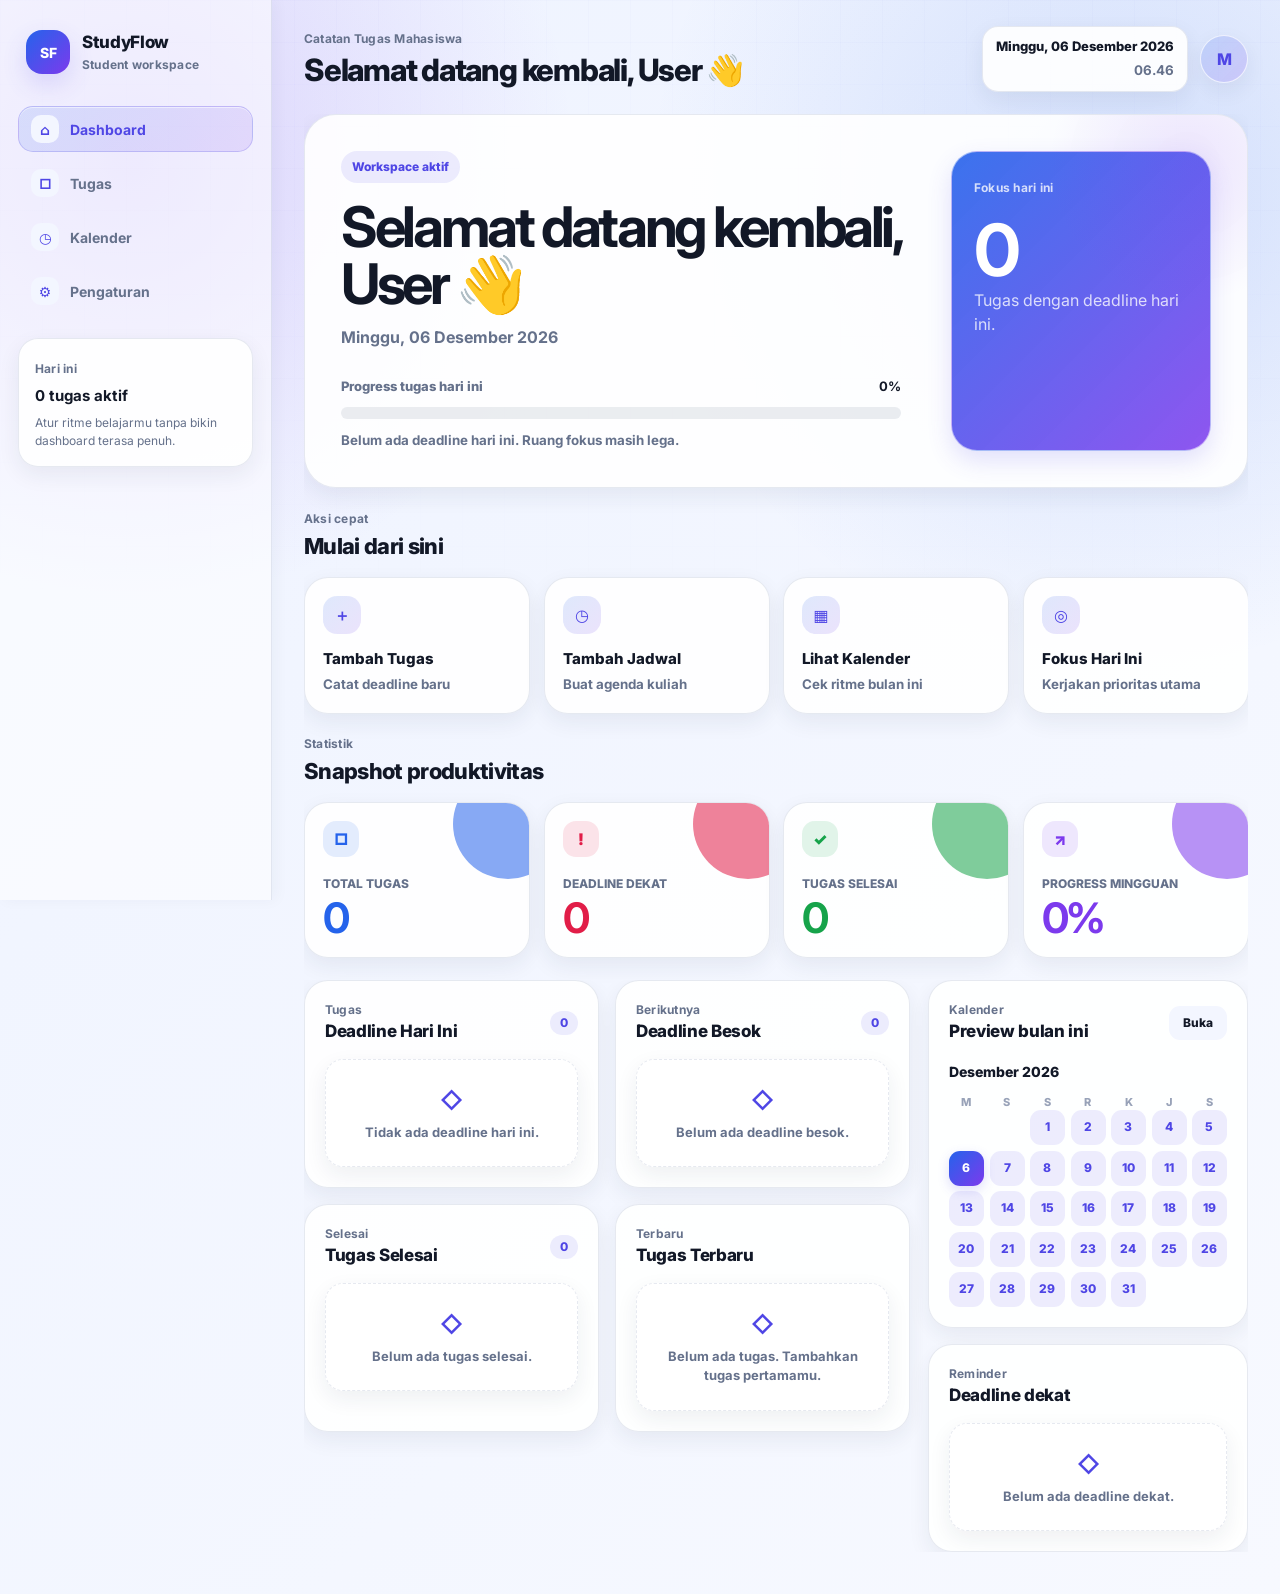
==== Index.html @ a1b857d1 "1" ====
<!DOCTYPE html>
<html lang="id">
<head>
  <meta charset="UTF-8">
  <meta name="viewport" content="width=device-width, initial-scale=1.0">
  <title>StudyFlow - Dashboard Mahasiswa</title>
  <link rel="preconnect" href="https://fonts.googleapis.com">
  <link rel="preconnect" href="https://fonts.gstatic.com" crossorigin>
  <link href="https://fonts.googleapis.com/css2?family=Inter:wght@400;500;600;700;800&display=swap" rel="stylesheet">
  <link rel="stylesheet" href="home.css">
  <link rel="icon" type="image/png" href="icon1.PNG">
</head>
<body>
  <div class="latar-ambient" aria-hidden="true"></div>
  <div class="wadah-aplikasi">
    <aside class="menu-samping">
      <div class="identitas-aplikasi">
        <span class="ikon-aplikasi">SF</span>
        <div>
          <h2>StudyFlow</h2>
          <p>Student workspace</p>
        </div>
      </div>

      <nav class="daftar-menu" aria-label="Menu utama">
        <button class="tombol-menu aktif" type="button" data-halaman="dashboard">
          <span class="ikon-menu">⌂</span>
          <span>Dashboard</span>
        </button>
        <button class="tombol-menu" type="button" data-halaman="tugas">
          <span class="ikon-menu">□</span>
          <span>Tugas</span>
        </button>
        <button class="tombol-menu" type="button" data-halaman="kalender">
          <span class="ikon-menu">◷</span>
          <span>Kalender</span>
        </button>
        <button class="tombol-menu" type="button" data-halaman="pengaturan">
          <span class="ikon-menu">⚙</span>
          <span>Pengaturan</span>
        </button>
      </nav>

      <div class="sidebar-insight">
        <span class="label-mini">Hari ini</span>
        <strong id="ringkasanSidebar">0 tugas aktif</strong>
        <p>Atur ritme belajarmu tanpa bikin dashboard terasa penuh.</p>
      </div>
    </aside>

    <main class="konten-utama">
      <header class="kepala-halaman">
        <div class="kepala-copy">
          <p class="teks-kecil">Catatan Tugas Mahasiswa</p>
          <h1 id="teksSapaan">Selamat datang kembali, User 👋</h1>
        </div>
        <div class="header-actions">
          <div class="tanggal-header">
            <span id="teksTanggalRealtime">Rabu, 20 Mei 2026</span>
            <small id="teksJamRealtime">00.00</small>
          </div>
          <div id="fotoProfilHeader" class="foto-profil-header" aria-label="Profil pengguna">
            <span id="inisialProfilHeader">R</span>
          </div>
        </div>
      </header>

      <section id="dashboard" class="halaman halaman-aktif">
        <section class="hero-dashboard">
          <div class="hero-copy">
            <span class="pill-status">Workspace aktif</span>
            <h2 id="teksSapaanHero">Selamat datang kembali, User 👋</h2>
            <p id="teksTanggalHero">Rabu, 20 Mei 2026</p>
            <div class="hero-progress">
              <div class="progress-meta">
                <span>Progress tugas hari ini</span>
                <strong id="persenProgressHariIni">0%</strong>
              </div>
              <div class="progress-track" aria-label="Progress produktivitas">
                <span id="barProgressHariIni" class="progress-fill"></span>
              </div>
              <small id="teksProgressHariIni">Belum ada tugas selesai hari ini.</small>
            </div>
          </div>

          <div class="hero-panel">
            <span class="label-mini">Fokus hari ini</span>
            <strong id="angkaFokusHariIni">0</strong>
            <p>Tugas dengan deadline hari ini.</p>
          </div>
        </section>

        <section class="section-dashboard">
          <div class="section-heading">
            <div>
              <p class="teks-kecil">Aksi cepat</p>
              <h2>Mulai dari sini</h2>
            </div>
          </div>
          <div class="grid-aksi-cepat">
            <button class="kartu-aksi" type="button" data-quick-action="tambah-tugas">
              <span class="ikon-aksi">＋</span>
              <strong>Tambah Tugas</strong>
              <small>Catat deadline baru</small>
            </button>
            <button class="kartu-aksi" type="button" data-quick-action="tambah-jadwal">
              <span class="ikon-aksi">◷</span>
              <strong>Tambah Jadwal</strong>
              <small>Buat agenda kuliah</small>
            </button>
            <button class="kartu-aksi" type="button" data-quick-action="lihat-kalender">
              <span class="ikon-aksi">▦</span>
              <strong>Lihat Kalender</strong>
              <small>Cek ritme bulan ini</small>
            </button>
            <button class="kartu-aksi" type="button" data-quick-action="fokus-hari-ini">
              <span class="ikon-aksi">◎</span>
              <strong>Fokus Hari Ini</strong>
              <small>Kerjakan prioritas utama</small>
            </button>
          </div>
        </section>

        <section class="section-dashboard">
          <div class="section-heading">
            <div>
              <p class="teks-kecil">Statistik</p>
              <h2>Snapshot produktivitas</h2>
            </div>
          </div>
          <div class="grid-statistik">
            <article class="kartu-statistik warna-biru">
              <span class="ikon-statistik">□</span>
              <p>Total tugas</p>
              <h3 id="angkaTotalTugas">0</h3>
            </article>
            <article class="kartu-statistik warna-merah">
              <span class="ikon-statistik">!</span>
              <p>Deadline dekat</p>
              <h3 id="angkaDeadlineDekat">0</h3>
            </article>
            <article class="kartu-statistik warna-hijau">
              <span class="ikon-statistik">✓</span>
              <p>Tugas selesai</p>
              <h3 id="angkaTugasSelesai">0</h3>
            </article>
            <article class="kartu-statistik warna-ungu">
              <span class="ikon-statistik">↗</span>
              <p>Progress mingguan</p>
              <h3 id="angkaTugasBelumSelesai">0</h3>
            </article>
          </div>
        </section>

        <section class="dashboard-grid-utama">
          <div class="kolom-dashboard">
            <section class="panel panel-tugas-dashboard">
              <div class="kepala-panel">
                <div>
                  <p class="teks-kecil">Tugas</p>
                  <h3>Deadline Hari Ini</h3>
                </div>
                <span class="badge-panel" id="jumlahTugasHariIni">0</span>
              </div>
              <div id="daftarTugasHariIni" class="daftar-ringkas"></div>
            </section>

            <section class="panel panel-tugas-dashboard">
              <div class="kepala-panel">
                <div>
                  <p class="teks-kecil">Berikutnya</p>
                  <h3>Deadline Besok</h3>
                </div>
                <span class="badge-panel" id="jumlahTugasBesok">0</span>
              </div>
              <div id="daftarTugasBesok" class="daftar-ringkas"></div>
            </section>

            <section class="panel panel-tugas-dashboard">
              <div class="kepala-panel">
                <div>
                  <p class="teks-kecil">Selesai</p>
                  <h3>Tugas Selesai</h3>
                </div>
                <span class="badge-panel" id="jumlahTugasSelesaiDashboard">0</span>
              </div>
              <div id="daftarTugasSelesaiDashboard" class="daftar-ringkas"></div>
            </section>

            <section class="panel panel-tugas-dashboard">
              <div class="kepala-panel">
                <div>
                  <p class="teks-kecil">Terbaru</p>
                  <h3>Tugas Terbaru</h3>
                </div>
              </div>
              <div id="daftarTugasTerbaru" class="daftar-ringkas"></div>
            </section>
          </div>

          <aside class="kolom-dashboard kolom-kanan">
            <section class="panel panel-kalender-preview">
              <div class="kepala-panel">
                <div>
                  <p class="teks-kecil">Kalender</p>
                  <h3>Preview bulan ini</h3>
                </div>
                <button class="tombol-kedua tombol-mini" type="button" data-quick-action="lihat-kalender">Buka</button>
              </div>
              <div class="mini-calendar">
                <div id="judulMiniKalender" class="judul-mini-kalender">Mei 2026</div>
                <div class="mini-calendar-days" aria-hidden="true">
                  <span>M</span><span>S</span><span>S</span><span>R</span><span>K</span><span>J</span><span>S</span>
                </div>
                <div id="isiMiniKalender" class="mini-calendar-grid"></div>
              </div>
            </section>

            <section class="panel">
              <div class="kepala-panel">
                <div>
                  <p class="teks-kecil">Reminder</p>
                  <h3>Deadline dekat</h3>
                </div>
              </div>
              <div id="daftarNotifikasiDeadline" class="daftar-ringkas"></div>
            </section>
          </aside>
        </section>
      </section>

      <section id="tugas" class="halaman">
        <div class="judul-bagian">
          <div>
            <p class="teks-kecil">Kelola</p>
            <h2>Daftar Tugas</h2>
          </div>
        </div>

        <form id="formTambahTugas" class="form-tugas" novalidate>
          <div class="grup-form">
            <label for="inputNamaTugas">Nama tugas</label>
            <input type="text" id="inputNamaTugas" placeholder="Contoh: Laporan praktikum" autocomplete="off">
            <small id="pesanErrorNamaTugas" class="pesan-error"></small>
          </div>

          <div class="grup-form">
            <label for="pilihanMataKuliah">Mata kuliah</label>
            <select id="pilihanMataKuliah">
              <option value="">Pilih mata kuliah</option>
            </select>
            <small id="pesanErrorMataKuliah" class="pesan-error"></small>
          </div>

          <div class="grup-form">
            <label for="inputDeadlineTugas">Deadline</label>
            <input type="date" id="inputDeadlineTugas">
            <small id="pesanErrorDeadlineTugas" class="pesan-error"></small>
          </div>

          <button class="tombol-utama" type="submit">Tambah Tugas</button>
        </form>

        <div class="alat-filter-tugas">
          <div class="search-wrapper">
            <span>⌕</span>
            <input type="search" id="inputPencarianTugas" placeholder="Cari tugas atau mata kuliah">
          </div>
          <select id="filterStatusTugas">
            <option value="semua">Semua tugas</option>
            <option value="belum">Belum selesai</option>
            <option value="selesai">Selesai</option>
          </select>
        </div>

        <div id="daftarTugas" class="daftar-tugas"></div>
      </section>

      <section id="kalender" class="halaman">
        <div class="judul-bagian">
          <div>
            <p class="teks-kecil">Agenda</p>
            <h2>Kalender Mahasiswa</h2>
          </div>
          <button id="tombolTambahJadwalCepat" class="tombol-utama" type="button">Tambah Jadwal</button>
        </div>

        <div class="layout-kalender">
          <section class="kartu-kalender">
            <div class="toolbar-kalender">
              <div>
                <p class="teks-kecil">Kalender Bulanan</p>
                <h3 id="teksBulanKalender">Mei 2026</h3>
              </div>
              <div class="aksi-kalender">
                <button id="tombolBulanSebelumnya" class="tombol-ikon" type="button" aria-label="Bulan sebelumnya">‹</button>
                <button id="tombolHariIni" class="tombol-kedua" type="button">Hari ini</button>
                <button id="tombolBulanBerikutnya" class="tombol-ikon" type="button" aria-label="Bulan berikutnya">›</button>
              </div>
            </div>

            <div class="filter-kalender">
              <label for="filterKategoriJadwal">Filter kategori</label>
              <select id="filterKategoriJadwal">
                <option value="semua">Semua kategori</option>
                <option value="kuliah">Kuliah</option>
                <option value="organisasi">Organisasi</option>
                <option value="ujian">Ujian</option>
                <option value="pribadi">Pribadi</option>
                <option value="deadline">Deadline tugas</option>
              </select>
            </div>

            <div class="kalender-scroll-wrapper">
              <div class="nama-hari-kalender" aria-hidden="true">
                <span>Min</span>
                <span>Sen</span>
                <span>Sel</span>
                <span>Rab</span>
                <span>Kam</span>
                <span>Jum</span>
                <span>Sab</span>
              </div>
              <div id="isiKalender" class="isi-kalender"></div>
            </div>
          </section>

          <aside class="sisi-agenda">
            <section class="panel">
              <h3>Agenda Hari Ini</h3>
              <div id="daftarAgendaHariIni" class="daftar-agenda"></div>
            </section>

            <section class="panel">
              <h3>Reminder Deadline</h3>
              <div id="daftarReminderDeadline" class="daftar-agenda"></div>
            </section>
          </aside>
        </div>
      </section>

      <section id="pengaturan" class="halaman">
        <div class="judul-bagian">
          <div>
            <p class="teks-kecil">Preferensi</p>
            <h2>Pengaturan</h2>
          </div>
        </div>

        <div class="grid-pengaturan">
          <section class="panel">
            <h3>Profil</h3>
            <div class="pengaturan-profil">
              <div id="previewFotoProfil" class="preview-foto-profil" aria-label="Preview foto profil">
                <span id="inisialPreviewProfil">R</span>
              </div>
              <div class="aksi-profil">
                <input type="file" id="inputFotoProfil" accept="image/png, image/jpeg, image/jpg" hidden>
                <button id="tombolUploadFoto" class="tombol-kedua" type="button">Upload Foto</button>
                <button id="tombolHapusFoto" class="tombol-kecil tombol-hapus" type="button">Hapus Foto</button>
              </div>
            </div>
            <small id="pesanErrorFotoProfil" class="pesan-error-foto"></small>
            <label for="inputNamaPengguna">Nama kamu</label>
            <input type="text" id="inputNamaPengguna" placeholder="Masukkan nama kamu" autocomplete="off">
            <button id="tombolSimpanNama" class="tombol-utama" type="button">Simpan Nama</button>
          </section>

          <section class="panel">
            <h3>Tampilan</h3>
            <label class="baris-switch" for="toggleModeGelap">
              <span>Aktifkan dark mode</span>
              <input type="checkbox" id="toggleModeGelap">
            </label>
          </section>

          <section class="panel">
            <h3>Notifikasi</h3>
            <label class="baris-switch" for="toggleNotifikasiDeadline">
              <span>Peringatan deadline dekat</span>
              <input type="checkbox" id="toggleNotifikasiDeadline">
            </label>
          </section>

          <section class="panel panel-mata-kuliah" id="panelMataKuliah">
            <h3>Mata Kuliah</h3>
            <p class="teks-kecil-panel">Tambahkan mata kuliah kamu. Daftar ini otomatis muncul di form tambah tugas.</p>

            <div class="form-tambah-mata-kuliah">
              <div class="grup-form">
                <label for="inputNamaMataKuliah">Nama mata kuliah</label>
                <input type="text" id="inputNamaMataKuliah" placeholder="Contoh: Pemrograman Mobile" autocomplete="off" maxlength="80">
                <small id="pesanErrorMataKuliahBaru" class="pesan-error"></small>
              </div>
              <button id="tombolTambahMataKuliah" class="tombol-utama" type="button">Tambah</button>
            </div>

            <div id="daftarMataKuliahPengaturan" class="daftar-mata-kuliah-pengaturan"></div>
          </section>

          <section class="panel panel-bahaya">
            <h3>Data</h3>
            <p>Hapus semua tugas yang tersimpan di browser ini.</p>
            <button id="tombolResetData" class="tombol-bahaya" type="button">Hapus Semua Tugas</button>
          </section>
        </div>
      </section>
    </main>
  </div>

  <div id="modalKonfirmasi" class="lapisan-modal" aria-hidden="true">
    <div class="modal-konfirmasi" role="dialog" aria-modal="true" aria-labelledby="judulModalKonfirmasi" aria-describedby="pesanModalKonfirmasi">
      <div class="ikon-modal" aria-hidden="true">!</div>
      <div class="isi-modal">
        <p class="teks-kecil">Konfirmasi</p>
        <h2 id="judulModalKonfirmasi">Hapus semua tugas?</h2>
        <p id="pesanModalKonfirmasi">Data tugas yang sudah dihapus tidak dapat dikembalikan.</p>
      </div>
      <div class="aksi-modal">
        <button id="tombolBatalKonfirmasi" class="tombol-modal tombol-modal-kedua" type="button">Batal</button>
        <button id="tombolSetujuKonfirmasi" class="tombol-modal tombol-modal-bahaya" type="button">Hapus</button>
      </div>
    </div>
  </div>

  <div id="modalJadwal" class="lapisan-modal" aria-hidden="true">
    <form id="formTambahJadwal" class="modal-jadwal" role="dialog" aria-modal="true" aria-labelledby="judulModalJadwal" novalidate>
      <div class="isi-modal">
        <p class="teks-kecil">Jadwal Baru</p>
        <h2 id="judulModalJadwal">Tambah Jadwal</h2>
        <p id="teksTanggalJadwalDipilih">Pilih tanggal pada kalender.</p>
      </div>

      <div class="grup-form">
        <label for="inputNamaJadwal">Nama kegiatan</label>
        <input type="text" id="inputNamaJadwal" placeholder="Contoh: Diskusi kelompok" autocomplete="off">
        <small id="pesanErrorNamaJadwal" class="pesan-error"></small>
      </div>

      <div class="baris-form">
        <div class="grup-form">
          <label for="inputTanggalJadwal">Tanggal</label>
          <input type="date" id="inputTanggalJadwal">
          <small id="pesanErrorTanggalJadwal" class="pesan-error"></small>
        </div>

        <div class="grup-form">
          <label for="inputJamJadwal">Jam</label>
          <input type="time" id="inputJamJadwal">
          <small id="pesanErrorJamJadwal" class="pesan-error"></small>
        </div>
      </div>

      <div class="grup-form">
        <label for="pilihanKategoriJadwal">Kategori</label>
        <select id="pilihanKategoriJadwal">
          <option value="kuliah">Kuliah</option>
          <option value="organisasi">Organisasi</option>
          <option value="ujian">Ujian</option>
          <option value="pribadi">Pribadi</option>
        </select>
      </div>

      <div class="aksi-modal">
        <button id="tombolBatalJadwal" class="tombol-modal tombol-modal-kedua" type="button">Batal</button>
        <button class="tombol-modal tombol-modal-utama" type="submit">Simpan Jadwal</button>
      </div>
    </form>
  </div>

  <div id="modalDetailTanggal" class="lapisan-modal" aria-hidden="true">
    <div class="modal-detail-jadwal" role="dialog" aria-modal="true" aria-labelledby="judulModalDetail">
      <div class="kepala-modal-detail">
        <div>
          <p class="teks-kecil">Jadwal di Tanggal</p>
          <h2 id="judulModalDetail">15 Mei 2026</h2>
        </div>
        <button id="tombolTutupDetailTanggal" class="tombol-tutup-modal" type="button">×</button>
      </div>

      <div id="daftarJadwalDetailTanggal" class="daftar-jadwal-detail"></div>
      <button id="tombolTambahJadwalDariDetail" class="tombol-tambah-di-modal" type="button">Tambah jadwal di tanggal ini</button>
    </div>
  </div>

  <button id="tombolTambahCepatMobile" class="tombol-tambah-cepat" type="button" aria-label="Tambah tugas cepat">+</button>
  <div id="wadahToast" class="wadah-toast" aria-live="polite" aria-atomic="true"></div>

  <nav class="bottom-navigation-mobile" aria-label="Navigasi mobile">
    <button class="tombol-nav-mobile aktif" type="button" data-halaman="dashboard">
      <span>⌂</span>
      <small>Dashboard</small>
    </button>
    <button class="tombol-nav-mobile" type="button" data-halaman="tugas">
      <span>□</span>
      <small>Tugas</small>
    </button>
    <button class="tombol-nav-mobile" type="button" data-halaman="kalender">
      <span>◷</span>
      <small>Kalender</small>
    </button>
    <button class="tombol-nav-mobile" type="button" data-halaman="pengaturan">
      <span>⚙</span>
      <small>Pengaturan</small>
    </button>
  </nav>

  <button id="tombolTambahMobile" class="tombol-tambah-mobile" type="button" aria-label="Tambah tugas">+</button>
  <script src="script.js"></script>
</body>
</html>
---- home.css ----
:root {
  --bg: #eef3ff;
  --bg-soft: #f7f9ff;
  --surface: rgba(255, 255, 255, 0.9);
  --surface-strong: #ffffff;
  --surface-muted: #f3f6ff;
  --text: #121827;
  --text-soft: #65718b;
  --text-faint: #98a2b8;
  --line: rgba(116, 132, 170, 0.18);
  --line-strong: rgba(116, 132, 170, 0.28);
  --primary: #4f46e5;
  --primary-2: #7c3aed;
  --blue: #2563eb;
  --green: #16a34a;
  --yellow: #d97706;
  --red: #e11d48;
  --purple: #7c3aed;
  --shadow-card: 0 8px 22px rgba(31, 41, 75, 0.07);
  --shadow-hover: 0 12px 28px rgba(59, 70, 130, 0.12);
  --shadow-glow: 0 10px 24px rgba(79, 70, 229, 0.16);
  --radius-xl: 28px;
  --radius-lg: 22px;
  --radius-md: 16px;
  --radius-sm: 12px;
  --sidebar: 272px;
  --font: "Inter", "Segoe UI", system-ui, sans-serif;
}

body.mode-gelap {
  --bg: #0b1020;
  --bg-soft: #11182b;
  --surface: #151d32;
  --surface-strong: #18213a;
  --surface-muted: #1e2945;
  --text: #edf2ff;
  --text-soft: #a9b4cc;
  --text-faint: #68748d;
  --line: rgba(187, 199, 232, 0.14);
  --line-strong: rgba(187, 199, 232, 0.22);
  --shadow-card: 0 8px 20px rgba(0, 0, 0, 0.22);
  --shadow-hover: 0 12px 28px rgba(0, 0, 0, 0.28);
}

* {
  box-sizing: border-box;
  margin: 0;
  padding: 0;
}

html {
  scroll-behavior: smooth;
}

body {
  min-height: 100vh;
  background:
    radial-gradient(circle at 10% 10%, rgba(124, 58, 237, 0.18), transparent 28rem),
    radial-gradient(circle at 88% 12%, rgba(37, 99, 235, 0.16), transparent 30rem),
    linear-gradient(135deg, var(--bg), var(--bg-soft));
  color: var(--text);
  font-family: var(--font);
  line-height: 1.5;
  overflow-x: hidden;
}

button,
input,
select {
  font: inherit;
}

button {
  cursor: pointer;
}

.latar-ambient {
  position: fixed;
  inset: 0;
  pointer-events: none;
  background-image:
    linear-gradient(rgba(79, 70, 229, 0.035) 1px, transparent 1px),
    linear-gradient(90deg, rgba(79, 70, 229, 0.035) 1px, transparent 1px);
  background-size: 42px 42px;
  mask-image: linear-gradient(to bottom, rgba(0, 0, 0, 0.9), transparent 78%);
}

.wadah-aplikasi {
  display: flex;
  min-height: 100vh;
  position: relative;
}

.menu-samping {
  position: sticky;
  top: 0;
  width: var(--sidebar);
  height: 100vh;
  padding: 22px 18px;
  border-right: 1px solid var(--line);
  background: rgba(255, 255, 255, 0.54);
  backdrop-filter: none;
  box-shadow: 4px 0 14px rgba(31, 41, 75, 0.04);
  overflow-y: auto;
}

body.mode-gelap .menu-samping {
  background: rgba(12, 18, 34, 0.72);
}

.identitas-aplikasi {
  display: flex;
  align-items: center;
  gap: 12px;
  padding: 8px 8px 24px;
}

.ikon-aplikasi,
.foto-profil-header,
.preview-foto-profil,
.ikon-aksi,
.ikon-statistik {
  display: grid;
  place-items: center;
  flex-shrink: 0;
}

.ikon-aplikasi {
  width: 44px;
  height: 44px;
  border-radius: 16px;
  background: linear-gradient(135deg, #2563eb, #7c3aed);
  color: #fff;
  font-size: 14px;
  font-weight: 800;
  box-shadow: var(--shadow-glow);
}

.identitas-aplikasi h2 {
  font-size: 17px;
  font-weight: 800;
  letter-spacing: -0.02em;
}

.identitas-aplikasi p,
.teks-kecil,
.label-mini {
  color: var(--text-soft);
  font-size: 12px;
  font-weight: 700;
  letter-spacing: 0.02em;
}

.daftar-menu {
  display: grid;
  gap: 8px;
  margin-top: 8px;
}

.tombol-menu {
  display: flex;
  align-items: center;
  gap: 11px;
  width: 100%;
  min-height: 46px;
  padding: 0 12px;
  border: 1px solid transparent;
  border-radius: 15px;
  background: transparent;
  color: var(--text-soft);
  text-align: left;
  font-size: 14px;
  font-weight: 700;
  transition: 0.16s ease;
}

.ikon-menu {
  display: grid;
  width: 28px;
  height: 28px;
  place-items: center;
  border-radius: 10px;
  background: var(--surface-muted);
  color: var(--primary);
}

.tombol-menu:hover {
  transform: translateX(4px);
  background: var(--surface);
  color: var(--text);
  border-color: var(--line);
}

.tombol-menu.aktif {
  background: linear-gradient(135deg, rgba(37, 99, 235, 0.13), rgba(124, 58, 237, 0.13));
  border-color: rgba(79, 70, 229, 0.22);
  color: var(--primary);
  box-shadow: inset 0 1px 0 rgba(255, 255, 255, 0.5);
}

.sidebar-insight {
  margin-top: 24px;
  padding: 16px;
  border: 1px solid var(--line);
  border-radius: 20px;
  background: var(--surface);
  box-shadow: var(--shadow-card);
}

.sidebar-insight strong {
  display: block;
  margin: 6px 0;
  font-size: 15px;
}

.sidebar-insight p {
  color: var(--text-soft);
  font-size: 12px;
}

.konten-utama {
  flex: 1;
  width: calc(100% - var(--sidebar));
  max-width: 1500px;
  padding: 26px 32px 42px;
}

.kepala-halaman {
  display: flex;
  align-items: center;
  justify-content: space-between;
  gap: 18px;
  margin-bottom: 22px;
}

.kepala-halaman h1 {
  margin-top: 4px;
  font-size: clamp(22px, 2.4vw, 32px);
  font-weight: 800;
  letter-spacing: -0.04em;
  line-height: 1.15;
}

.header-actions {
  display: flex;
  align-items: center;
  gap: 12px;
}

.tanggal-header {
  padding: 10px 13px;
  border: 1px solid var(--line);
  border-radius: 16px;
  background: var(--surface);
  box-shadow: var(--shadow-card);
  text-align: right;
}

.tanggal-header span {
  display: block;
  color: var(--text);
  font-size: 13px;
  font-weight: 800;
}

.tanggal-header small {
  color: var(--text-soft);
  font-weight: 700;
}

.foto-profil-header,
.preview-foto-profil {
  border-radius: 50%;
  background: linear-gradient(135deg, rgba(37, 99, 235, 0.16), rgba(124, 58, 237, 0.18));
  color: var(--primary);
  font-weight: 800;
  overflow: hidden;
  border: 1px solid rgba(255, 255, 255, 0.7);
}

.foto-profil-header {
  width: 48px;
  height: 48px;
  box-shadow: var(--shadow-card);
}

.preview-foto-profil {
  width: 86px;
  height: 86px;
  font-size: 28px;
}

.foto-profil-header img,
.preview-foto-profil img {
  width: 100%;
  height: 100%;
  object-fit: cover;
}

.halaman {
  display: none;
  animation: pageIn 0.16s ease;
}

.halaman-aktif {
  display: block;
}

@keyframes pageIn {
  from { opacity: 0; transform: translateY(12px); }
  to { opacity: 1; transform: translateY(0); }
}

.hero-dashboard,
.panel,
.kartu-statistik,
.kartu-aksi,
.form-tugas,
.kartu-kalender,
.item-tugas,
.item-kalender,
.kotak-kosong,
.item-agenda,
.modal-konfirmasi,
.modal-jadwal,
.modal-detail-jadwal {
  border: 1px solid var(--line);
  background: var(--surface);
  backdrop-filter: none;
  box-shadow: var(--shadow-card);
}

.hero-dashboard {
  position: relative;
  display: grid;
  grid-template-columns: minmax(0, 1fr) 260px;
  gap: 24px;
  overflow: hidden;
  padding: clamp(22px, 4vw, 36px);
  border-radius: 32px;
}

.hero-dashboard::after {
  content: "";
  position: absolute;
  right: -80px;
  top: -90px;
  width: 280px;
  height: 280px;
  border-radius: 999px;
  background: radial-gradient(circle, rgba(124, 58, 237, 0.24), transparent 70%);
  pointer-events: none;
}

.pill-status {
  display: inline-flex;
  width: fit-content;
  margin-bottom: 16px;
  padding: 7px 11px;
  border-radius: 999px;
  background: rgba(79, 70, 229, 0.1);
  color: var(--primary);
  font-size: 12px;
  font-weight: 800;
}

.hero-copy h2 {
  max-width: 740px;
  font-size: clamp(32px, 5vw, 56px);
  line-height: 1.02;
  letter-spacing: -0.06em;
}

.hero-copy > p {
  margin-top: 12px;
  color: var(--text-soft);
  font-weight: 700;
}

.hero-progress {
  max-width: 560px;
  margin-top: 28px;
}

.progress-meta {
  display: flex;
  justify-content: space-between;
  gap: 12px;
  color: var(--text-soft);
  font-size: 13px;
  font-weight: 800;
}

.progress-meta strong {
  color: var(--text);
}

.progress-track {
  width: 100%;
  height: 12px;
  margin: 10px 0 8px;
  overflow: hidden;
  border-radius: 999px;
  background: rgba(101, 113, 139, 0.13);
}

.progress-fill {
  display: block;
  width: 0%;
  height: 100%;
  border-radius: inherit;
  background: linear-gradient(90deg, #2563eb, #7c3aed);
  box-shadow: none;
  transition: transform 0.18s ease;
}

.hero-progress small {
  color: var(--text-soft);
  font-weight: 700;
}

.hero-panel {
  align-self: stretch;
  min-height: 210px;
  padding: 22px;
  border: 1px solid rgba(255, 255, 255, 0.52);
  border-radius: 26px;
  background:
    linear-gradient(135deg, rgba(37, 99, 235, 0.9), rgba(124, 58, 237, 0.86)),
    var(--surface);
  color: #fff;
  box-shadow: var(--shadow-glow);
}

.hero-panel .label-mini,
.hero-panel p {
  color: rgba(255, 255, 255, 0.78);
}

.hero-panel strong {
  display: block;
  margin: 18px 0 4px;
  font-size: 72px;
  line-height: 0.95;
  letter-spacing: -0.08em;
}

.section-dashboard,
.dashboard-grid-utama {
  margin-top: 22px;
}

.section-heading,
.judul-bagian,
.kepala-panel {
  display: flex;
  align-items: center;
  justify-content: space-between;
  gap: 14px;
}

.section-heading,
.judul-bagian {
  margin-bottom: 14px;
}

.section-heading h2,
.judul-bagian h2 {
  margin-top: 2px;
  font-size: 22px;
  font-weight: 800;
  letter-spacing: -0.03em;
}

.grid-aksi-cepat {
  display: grid;
  grid-template-columns: repeat(4, minmax(0, 1fr));
  gap: 14px;
}

.kartu-aksi {
  min-height: 132px;
  padding: 18px;
  border-radius: 24px;
  color: var(--text);
  text-align: left;
  transition: 0.16s ease;
}

.kartu-aksi:hover,
.kartu-statistik:hover,
.item-tugas:hover,
.item-kalender:hover,
.item-agenda:hover {
  transform: translateY(-4px);
  box-shadow: var(--shadow-hover);
}

.ikon-aksi {
  width: 38px;
  height: 38px;
  margin-bottom: 14px;
  border-radius: 14px;
  background: linear-gradient(135deg, rgba(37, 99, 235, 0.14), rgba(124, 58, 237, 0.14));
  color: var(--primary);
  font-weight: 900;
}

.kartu-aksi strong {
  display: block;
  font-size: 15px;
  font-weight: 800;
}

.kartu-aksi small {
  color: var(--text-soft);
  font-weight: 700;
}

.grid-statistik {
  display: grid;
  grid-template-columns: repeat(4, minmax(0, 1fr));
  gap: 14px;
}

.kartu-statistik {
  position: relative;
  min-height: 150px;
  overflow: hidden;
  padding: 18px;
  border-radius: 24px;
  transition: 0.16s ease;
}

.kartu-statistik::after {
  content: "";
  position: absolute;
  right: -34px;
  top: -34px;
  width: 110px;
  height: 110px;
  border-radius: 50%;
  background: currentColor;
  opacity: 0.08;
}

.ikon-statistik {
  width: 36px;
  height: 36px;
  margin-bottom: 18px;
  border-radius: 13px;
  background: color-mix(in srgb, currentColor 12%, transparent);
  font-weight: 900;
}

.kartu-statistik p {
  color: var(--text-soft);
  font-size: 12px;
  font-weight: 800;
  text-transform: uppercase;
}

.kartu-statistik h3 {
  margin-top: 4px;
  font-size: clamp(30px, 4vw, 42px);
  line-height: 1;
  letter-spacing: -0.06em;
}

.warna-biru { color: var(--blue); }
.warna-merah { color: var(--red); }
.warna-hijau { color: var(--green); }
.warna-ungu { color: var(--purple); }
.warna-kuning { color: var(--yellow); }

.dashboard-grid-utama {
  display: grid;
  grid-template-columns: minmax(0, 1.35fr) minmax(320px, 0.65fr);
  gap: 18px;
  align-items: start;
}

.kolom-dashboard {
  display: grid;
  gap: 16px;
}

.kolom-dashboard:first-child {
  grid-template-columns: repeat(2, minmax(0, 1fr));
}

.kolom-kanan {
  grid-template-columns: 1fr;
}

.panel {
  padding: 20px;
  border-radius: 24px;
}

.panel h3 {
  font-size: 17px;
  font-weight: 800;
  letter-spacing: -0.02em;
}

.panel p {
  color: var(--text-soft);
}

.badge-panel,
.label-status,
.tanggal-kalender {
  display: inline-flex;
  align-items: center;
  justify-content: center;
  min-height: 24px;
  padding: 3px 10px;
  border-radius: 999px;
  background: rgba(79, 70, 229, 0.1);
  color: var(--primary);
  font-size: 12px;
  font-weight: 800;
}

.daftar-ringkas,
.daftar-tugas,
.daftar-agenda,
.daftar-jadwal-detail,
.daftar-mata-kuliah-pengaturan {
  display: grid;
  gap: 10px;
}

.kepala-panel + .daftar-ringkas,
.panel > h3 + .daftar-agenda {
  margin-top: 14px;
}

.item-kalender {
  display: flex;
  align-items: center;
  gap: 12px;
  padding: 13px;
  border-radius: 16px;
  transition: 0.2s ease;
}

.item-kalender strong,
.item-agenda strong {
  display: block;
  overflow-wrap: anywhere;
  font-size: 14px;
}

.item-kalender p,
.item-agenda p {
  color: var(--text-soft);
  font-size: 12px;
  font-weight: 600;
}

.kotak-kosong {
  padding: 24px 16px;
  border-style: dashed;
  border-radius: 18px;
  color: var(--text-soft);
  text-align: center;
  font-size: 13px;
  font-weight: 700;
}

.kotak-kosong::before {
  content: "◇";
  display: block;
  margin-bottom: 6px;
  color: var(--primary);
  font-size: 22px;
}

.mini-calendar {
  margin-top: 16px;
}

.judul-mini-kalender {
  margin-bottom: 12px;
  font-size: 14px;
  font-weight: 800;
}

.mini-calendar-days,
.mini-calendar-grid {
  display: grid;
  grid-template-columns: repeat(7, minmax(0, 1fr));
  gap: 6px;
}

.mini-calendar-days span {
  color: var(--text-faint);
  font-size: 11px;
  font-weight: 800;
  text-align: center;
}

.mini-calendar-grid span {
  display: grid;
  aspect-ratio: 1;
  place-items: center;
  border-radius: 11px;
  color: var(--text-soft);
  font-size: 12px;
  font-weight: 800;
}

.mini-calendar-grid .mini-tanggal-aktif {
  background: rgba(79, 70, 229, 0.1);
  color: var(--primary);
}

.mini-calendar-grid .mini-hari-ini {
  background: linear-gradient(135deg, #2563eb, #7c3aed);
  color: #fff;
  box-shadow: 0 4px 12px rgba(79, 70, 229, 0.18);
}

.mini-calendar-grid .mini-ada-agenda {
  outline: 2px solid rgba(225, 29, 72, 0.22);
}

.form-tugas {
  display: grid;
  grid-template-columns: 1.2fr 1fr 0.8fr auto;
  gap: 12px;
  align-items: start;
  margin-bottom: 16px;
  padding: 18px;
  border-radius: 24px;
}

.grup-form {
  display: grid;
  gap: 7px;
}

label {
  color: var(--text);
  font-size: 13px;
  font-weight: 800;
}

input,
select {
  width: 100%;
  min-height: 46px;
  padding: 10px 13px;
  border: 1px solid var(--line-strong);
  border-radius: 14px;
  background: var(--surface-strong);
  color: var(--text);
  outline: none;
  transition: 0.2s ease;
}

input:focus,
select:focus {
  border-color: rgba(79, 70, 229, 0.55);
  box-shadow: 0 0 0 4px rgba(79, 70, 229, 0.11);
}

input::placeholder {
  color: var(--text-faint);
}

.input-error {
  border-color: var(--red) !important;
  box-shadow: 0 0 0 4px rgba(225, 29, 72, 0.12) !important;
  animation: goyangError 0.25s ease;
}

@keyframes goyangError {
  0%, 100% { transform: translateX(0); }
  30% { transform: translateX(-4px); }
  70% { transform: translateX(4px); }
}

.pesan-error,
.pesan-error-foto {
  min-height: 16px;
  color: var(--red);
  font-size: 12px;
  font-weight: 700;
}

.pesan-error:empty {
  opacity: 0;
}

.tombol-utama,
.tombol-bahaya,
.tombol-kecil,
.tombol-kedua,
.tombol-ikon,
.tombol-modal {
  min-height: 44px;
  border: 0;
  border-radius: 14px;
  font-weight: 800;
  transition: 0.2s ease;
}

.tombol-utama {
  align-self: end;
  padding: 0 18px;
  background: linear-gradient(135deg, #2563eb, #7c3aed);
  color: #fff;
  box-shadow: var(--shadow-glow);
}

.tombol-utama:hover,
.tombol-modal-utama:hover {
  transform: translateY(-2px);
  box-shadow: 0 8px 18px rgba(79, 70, 229, 0.18);
}

.tombol-kedua,
.tombol-ikon,
.tombol-modal-kedua,
.tombol-tutup-modal {
  background: var(--surface-muted);
  color: var(--text);
}

.tombol-kedua {
  padding: 0 14px;
}

.tombol-mini {
  min-height: 34px;
  border-radius: 11px;
  font-size: 12px;
}

.tombol-ikon {
  width: 44px;
  font-size: 24px;
  line-height: 1;
}

.tombol-bahaya,
.tombol-modal-bahaya {
  padding: 0 16px;
  background: var(--red);
  color: #fff;
}

.tombol-kecil {
  min-height: 34px;
  padding: 0 12px;
  background: var(--surface-muted);
  color: var(--primary);
  font-size: 12px;
}

.tombol-hapus,
.tombol-hapus-jadwal,
.tombol-hapus-mata-kuliah {
  background: rgba(225, 29, 72, 0.1);
  color: var(--red);
}

.alat-filter-tugas {
  display: grid;
  grid-template-columns: minmax(0, 1fr) 210px;
  gap: 12px;
  margin-bottom: 14px;
}

.search-wrapper {
  position: relative;
}

.search-wrapper span {
  position: absolute;
  left: 14px;
  top: 50%;
  z-index: 1;
  color: var(--text-faint);
  transform: translateY(-50%);
}

.search-wrapper input {
  padding-left: 42px;
}

.item-tugas {
  display: flex;
  align-items: center;
  justify-content: space-between;
  gap: 14px;
  padding: 16px;
  border-radius: 20px;
  transition: 0.2s ease;
}

.bagian-utama-tugas {
  display: flex;
  align-items: flex-start;
  gap: 12px;
  min-width: 0;
}

.checkbox-tugas {
  appearance: none;
  width: 22px;
  min-width: 22px;
  height: 22px;
  min-height: 22px;
  margin-top: 2px;
  border: 2px solid rgba(79, 70, 229, 0.35);
  border-radius: 8px;
  background: var(--surface-strong);
  cursor: pointer;
}

.checkbox-tugas:checked {
  border-color: transparent;
  background: linear-gradient(135deg, #2563eb, #7c3aed);
}

.checkbox-tugas:checked::after {
  content: "✓";
  display: grid;
  place-items: center;
  height: 100%;
  color: #fff;
  font-size: 14px;
  font-weight: 900;
}

.judul-tugas {
  font-size: 15px;
  font-weight: 800;
  overflow-wrap: anywhere;
}

.info-tugas {
  display: flex;
  flex-wrap: wrap;
  gap: 8px;
  margin-top: 7px;
  color: var(--text-soft);
  font-size: 12px;
  font-weight: 700;
}

.aksi-tugas {
  display: flex;
  gap: 8px;
  flex-shrink: 0;
}

.tugas-selesai {
  opacity: 0.72;
}

.tugas-selesai .judul-tugas {
  color: var(--text-soft);
  text-decoration: line-through;
}

.label-peringatan {
  background: rgba(217, 119, 6, 0.12);
  color: var(--yellow);
}

.label-sukses {
  background: rgba(22, 163, 74, 0.12);
  color: var(--green);
}

.layout-kalender {
  display: grid;
  grid-template-columns: minmax(0, 1fr) 320px;
  gap: 18px;
  align-items: start;
}

.kartu-kalender {
  overflow: hidden;
  border-radius: 26px;
}

.toolbar-kalender,
.filter-kalender {
  display: flex;
  align-items: center;
  justify-content: space-between;
  gap: 14px;
  padding: 18px;
  border-bottom: 1px solid var(--line);
}

.toolbar-kalender h3 {
  margin-top: 2px;
  font-size: 21px;
  font-weight: 800;
  letter-spacing: -0.03em;
}

.aksi-kalender {
  display: flex;
  align-items: center;
  gap: 8px;
}

.filter-kalender select {
  max-width: 220px;
}

.nama-hari-kalender,
.isi-kalender {
  display: grid;
  grid-template-columns: repeat(7, minmax(0, 1fr));
}

.nama-hari-kalender {
  background: rgba(79, 70, 229, 0.06);
  border-bottom: 1px solid var(--line);
}

.nama-hari-kalender span {
  padding: 11px 6px;
  color: var(--text-soft);
  font-size: 11px;
  font-weight: 900;
  text-align: center;
  text-transform: uppercase;
}

.kotak-tanggal {
  position: relative;
  min-height: 104px;
  padding: 8px;
  border: 0;
  border-right: 1px solid var(--line);
  border-bottom: 1px solid var(--line);
  background: rgba(255, 255, 255, 0.36);
  color: var(--text);
  text-align: left;
  transition: 0.2s ease;
}

body.mode-gelap .kotak-tanggal {
  background: rgba(21, 29, 50, 0.44);
}

.kotak-tanggal:nth-child(7n) {
  border-right: 0;
}

.kotak-tanggal:hover {
  background: rgba(79, 70, 229, 0.08);
}

.tanggal-luar-bulan {
  color: var(--text-faint);
  background: rgba(148, 163, 184, 0.08);
}

.kepala-tanggal {
  display: flex;
  align-items: center;
  justify-content: space-between;
  margin-bottom: 6px;
}

.angka-tanggal {
  display: grid;
  width: 28px;
  height: 28px;
  place-items: center;
  border-radius: 50%;
  font-size: 12px;
  font-weight: 900;
}

.tanggal-hari-ini .angka-tanggal {
  background: linear-gradient(135deg, #2563eb, #7c3aed);
  color: #fff;
  box-shadow: var(--shadow-glow);
}

.titik-jadwal {
  width: 7px;
  height: 7px;
  border-radius: 50%;
  background: var(--primary);
}

.daftar-jadwal-di-tanggal {
  display: grid;
  gap: 4px;
}

.kategori-kuliah { --warna-jadwal: #2563eb; }
.kategori-organisasi { --warna-jadwal: #16a34a; }
.kategori-ujian { --warna-jadwal: #d97706; }
.kategori-pribadi { --warna-jadwal: #7c3aed; }
.kategori-deadline { --warna-jadwal: #e11d48; }

.label-jadwal {
  display: block;
  width: 100%;
  padding: 4px 6px;
  border-left: 3px solid var(--warna-jadwal);
  border-radius: 7px;
  background: color-mix(in srgb, var(--warna-jadwal) 12%, transparent);
  color: var(--text);
  font-size: 11px;
  font-weight: 800;
  line-height: 1.25;
  overflow: hidden;
  text-overflow: ellipsis;
  white-space: nowrap;
}

.jumlah-jadwal-lain {
  color: var(--text-soft);
  font-size: 11px;
  font-weight: 800;
}

.sisi-agenda {
  display: grid;
  gap: 14px;
}

.item-agenda {
  display: flex;
  align-items: flex-start;
  justify-content: space-between;
  gap: 10px;
  padding: 13px;
  border-left: 4px solid var(--warna-jadwal);
  border-radius: 16px;
  transition: 0.2s ease;
}

.isi-item-agenda {
  min-width: 0;
}

.tombol-hapus-jadwal {
  display: grid;
  width: 30px;
  height: 30px;
  min-height: 30px;
  place-items: center;
  border: 0;
  border-radius: 10px;
  font-weight: 900;
}

.grid-pengaturan {
  display: grid;
  grid-template-columns: repeat(2, minmax(0, 1fr));
  gap: 16px;
}

.pengaturan-profil {
  display: flex;
  align-items: center;
  gap: 16px;
  margin: 14px 0;
}

.aksi-profil {
  display: flex;
  flex-wrap: wrap;
  gap: 8px;
}

.baris-switch {
  display: flex;
  align-items: center;
  justify-content: space-between;
  gap: 14px;
  padding: 12px 0;
}

.baris-switch input {
  width: 22px;
  min-height: 22px;
  accent-color: var(--primary);
}

.teks-kecil-panel {
  margin: 7px 0 16px;
  color: var(--text-soft);
  font-size: 13px;
}

.form-tambah-mata-kuliah {
  display: grid;
  grid-template-columns: minmax(0, 1fr) auto;
  gap: 10px;
  align-items: start;
  margin-bottom: 16px;
}

.item-mata-kuliah {
  display: flex;
  align-items: center;
  justify-content: space-between;
  gap: 12px;
  padding: 12px 14px;
  border: 1px solid var(--line);
  border-radius: 15px;
  background: var(--surface-muted);
  animation: pageIn 0.16s ease;
}

.nama-mata-kuliah-item {
  min-width: 0;
  color: var(--text);
  font-size: 14px;
  font-weight: 800;
  overflow-wrap: anywhere;
}

.tombol-hapus-mata-kuliah {
  min-height: 32px;
  padding: 0 12px;
  border: 0;
  border-radius: 10px;
  font-size: 12px;
  font-weight: 800;
}

.item-mata-kuliah.sedang-dihapus {
  opacity: 0;
  transform: translateX(12px);
  transition: 0.2s ease;
}

.kotak-kosong-mata-kuliah {
  padding: 22px;
  border: 1px dashed var(--line-strong);
  border-radius: 16px;
  color: var(--text-soft);
  text-align: center;
  font-size: 13px;
  font-weight: 700;
}

.ikon-kosong-mata-kuliah {
  display: block;
  margin-bottom: 6px;
  color: var(--primary);
  font-size: 24px;
}

.panel-bahaya {
  border-color: rgba(225, 29, 72, 0.22);
}

.panel-bahaya .tombol-bahaya {
  margin-top: 14px;
}

.lapisan-modal {
  position: fixed;
  inset: 0;
  z-index: 50;
  display: grid;
  place-items: center;
  padding: 20px;
  background: rgba(10, 15, 30, 0.52);
  backdrop-filter: blur(6px);
  opacity: 0;
  pointer-events: none;
  transition: opacity 0.16s ease;
}

.lapisan-modal.tampil {
  opacity: 1;
  pointer-events: auto;
}

.modal-konfirmasi,
.modal-jadwal,
.modal-detail-jadwal {
  width: min(520px, 100%);
  padding: 24px;
  border-radius: 26px;
  transform: translateY(14px) scale(0.96);
  transition: 0.16s ease;
}

.modal-konfirmasi {
  width: min(430px, 100%);
}

.modal-detail-jadwal {
  width: min(500px, 100%);
  max-height: 85vh;
  overflow-y: auto;
}

.lapisan-modal.tampil .modal-konfirmasi,
.lapisan-modal.tampil .modal-jadwal,
.lapisan-modal.tampil .modal-detail-jadwal {
  transform: translateY(0) scale(1);
}

.ikon-modal {
  display: grid;
  width: 52px;
  height: 52px;
  margin-bottom: 16px;
  place-items: center;
  border-radius: 17px;
  background: rgba(217, 119, 6, 0.13);
  color: var(--yellow);
  font-size: 28px;
  font-weight: 900;
}

.isi-modal h2 {
  margin: 4px 0 8px;
  font-size: 24px;
  font-weight: 800;
  letter-spacing: -0.04em;
}

.isi-modal p:last-child {
  color: var(--text-soft);
}

.modal-jadwal .grup-form {
  margin-top: 14px;
}

.baris-form {
  display: grid;
  grid-template-columns: repeat(2, minmax(0, 1fr));
  gap: 12px;
}

.aksi-modal {
  display: flex;
  justify-content: flex-end;
  gap: 10px;
  margin-top: 20px;
}

.tombol-modal {
  padding: 0 18px;
}

.tombol-modal-utama {
  background: linear-gradient(135deg, #2563eb, #7c3aed);
  color: #fff;
}

.kepala-modal-detail {
  display: flex;
  justify-content: space-between;
  align-items: flex-start;
  gap: 12px;
  margin-bottom: 16px;
}

.kepala-modal-detail h2 {
  font-size: 21px;
  font-weight: 800;
  letter-spacing: -0.03em;
}

.tombol-tutup-modal {
  display: grid;
  width: 36px;
  height: 36px;
  min-height: 36px;
  place-items: center;
  border: 0;
  border-radius: 12px;
  font-size: 20px;
}

.tombol-tambah-di-modal {
  width: 100%;
  min-height: 44px;
  margin-top: 14px;
  border: 1px dashed var(--line-strong);
  border-radius: 16px;
  background: transparent;
  color: var(--primary);
  font-weight: 800;
}

.wadah-toast {
  position: fixed;
  right: 20px;
  bottom: 92px;
  z-index: 60;
  display: grid;
  gap: 8px;
  width: min(340px, calc(100% - 40px));
  pointer-events: none;
}

.toast {
  padding: 13px 15px;
  border: 1px solid var(--line);
  border-radius: 17px;
  background: var(--surface-strong);
  backdrop-filter: none;
  color: var(--text);
  box-shadow: var(--shadow-hover);
  font-size: 14px;
  font-weight: 800;
  animation: toastMasuk 0.16s ease;
  transition: 0.16s ease;
}

.toast-keluar {
  opacity: 0;
  transform: translateY(8px) scale(0.97);
}

@keyframes toastMasuk {
  from { opacity: 0; transform: translateY(10px) scale(0.97); }
  to { opacity: 1; transform: translateY(0) scale(1); }
}

.bottom-navigation-mobile {
  position: fixed;
  left: 50%;
  bottom: 12px;
  z-index: 45;
  display: none;
  align-items: center;
  justify-content: space-around;
  width: calc(100% - 24px);
  max-width: 500px;
  padding: 8px;
  border: 1px solid var(--line);
  border-radius: 22px;
  background: var(--surface-strong);
  backdrop-filter: none;
  box-shadow: var(--shadow-hover);
  transform: translateX(-50%);
}

.tombol-nav-mobile {
  display: grid;
  gap: 2px;
  place-items: center;
  min-width: 62px;
  padding: 8px 9px;
  border: 0;
  border-radius: 16px;
  background: transparent;
  color: var(--text-soft);
  transition: 0.2s ease;
}

.tombol-nav-mobile span {
  font-size: 20px;
  line-height: 1;
}

.tombol-nav-mobile small {
  font-size: 10px;
  font-weight: 800;
}

.tombol-nav-mobile.aktif {
  background: rgba(79, 70, 229, 0.1);
  color: var(--primary);
}

.tombol-tambah-cepat,
.tombol-tambah-mobile {
  position: fixed;
  right: 18px;
  bottom: 86px;
  z-index: 46;
  display: none;
  width: 56px;
  height: 56px;
  border: 0;
  border-radius: 20px;
  background: linear-gradient(135deg, #2563eb, #7c3aed);
  color: #fff;
  box-shadow: var(--shadow-glow);
  font-size: 30px;
  font-weight: 800;
}

#tombolTambahCepatMobile {
  display: none !important;
}

@media (max-width: 1180px) {
  .grid-aksi-cepat,
  .grid-statistik {
    grid-template-columns: repeat(2, minmax(0, 1fr));
  }

  .dashboard-grid-utama,
  .layout-kalender {
    grid-template-columns: 1fr;
  }
}

@media (max-width: 980px) {
  .form-tugas {
    grid-template-columns: repeat(2, minmax(0, 1fr));
  }

  .kolom-dashboard:first-child,
  .grid-pengaturan {
    grid-template-columns: 1fr;
  }
}

@media (max-width: 768px) {
  .menu-samping {
    display: none;
  }

  .konten-utama {
    width: 100%;
    padding: 16px 14px 112px;
  }

  .kepala-halaman {
    align-items: flex-start;
  }

  .tanggal-header {
    display: none;
  }

  .foto-profil-header {
    width: 44px;
    height: 44px;
  }

  .hero-dashboard {
    grid-template-columns: 1fr;
    gap: 16px;
    padding: 22px;
    border-radius: 26px;
  }

  .hero-copy h2 {
    font-size: 34px;
  }

  .hero-panel {
    min-height: auto;
  }

  .hero-panel strong {
    font-size: 52px;
  }

  .grid-statistik {
    display: flex;
    gap: 12px;
    overflow-x: auto;
    padding-bottom: 6px;
    scroll-snap-type: x mandatory;
  }

  .kartu-statistik {
    min-width: 190px;
    scroll-snap-align: start;
  }

  .grid-aksi-cepat {
    grid-template-columns: repeat(2, minmax(0, 1fr));
  }

  .kartu-aksi {
    min-height: 118px;
    padding: 15px;
  }

  .form-tugas,
  .alat-filter-tugas,
  .baris-form,
  .form-tambah-mata-kuliah {
    grid-template-columns: 1fr;
  }

  .judul-bagian,
  .filter-kalender,
  .toolbar-kalender {
    align-items: flex-start;
    flex-direction: column;
  }

  .aksi-kalender {
    display: grid;
    grid-template-columns: 44px 1fr 44px;
    width: 100%;
  }

  .filter-kalender select {
    max-width: 100%;
  }

  .kalender-scroll-wrapper {
    overflow-x: auto;
    -webkit-overflow-scrolling: touch;
  }

  .nama-hari-kalender,
  .isi-kalender {
    min-width: 560px;
  }

  .kotak-tanggal {
    min-height: 82px;
  }

  .item-tugas {
    align-items: flex-start;
    flex-direction: column;
  }

  .aksi-tugas {
    width: 100%;
    justify-content: flex-end;
  }

  .pengaturan-profil {
    align-items: flex-start;
    flex-direction: column;
  }

  .bottom-navigation-mobile {
    display: flex;
  }

  .tombol-tambah-mobile {
    display: grid;
    place-items: center;
  }

  .aksi-modal {
    flex-direction: column-reverse;
  }

  .tombol-modal,
  .tombol-utama,
  .tombol-kedua,
  .tombol-bahaya {
    width: 100%;
  }
}

@media (max-width: 480px) {
  .konten-utama {
    padding: 12px 12px 110px;
  }

  .kepala-halaman h1 {
    font-size: 22px;
  }

  .hero-copy h2 {
    font-size: 30px;
  }

  .grid-aksi-cepat {
    grid-template-columns: 1fr;
  }

  .panel,
  .form-tugas {
    padding: 16px;
    border-radius: 20px;
  }

  .nama-hari-kalender,
  .isi-kalender {
    min-width: 500px;
  }

  .modal-konfirmasi,
  .modal-jadwal,
  .modal-detail-jadwal {
    padding: 18px;
  }
}

/* ================================
   PERFORMANCE PASS
   Ringankan repaint, blur, shadow, dan animasi untuk HP 60Hz.
================================ */
.menu-samping,
.hero-dashboard,
.panel,
.kartu-statistik,
.kartu-aksi,
.form-tugas,
.kartu-kalender,
.item-tugas,
.item-kalender,
.kotak-kosong,
.item-agenda,
.modal-konfirmasi,
.modal-jadwal,
.modal-detail-jadwal,
.toast,
.bottom-navigation-mobile {
  backdrop-filter: none;
}

.halaman,
.panel,
.kartu-statistik,
.kartu-aksi,
.form-tugas,
.kartu-kalender,
.daftar-tugas,
.isi-kalender,
.dashboard-grid-utama {
  contain: layout paint;
}

.tombol-menu,
.kartu-aksi,
.kartu-statistik,
.item-tugas,
.item-kalender,
.item-agenda,
.tombol-utama,
.tombol-kedua,
.tombol-ikon,
.tombol-modal,
input,
select,
.toast,
.lapisan-modal,
.modal-konfirmasi,
.modal-jadwal,
.modal-detail-jadwal,
.tombol-nav-mobile {
  transition-duration: 0.16s;
  transition-property: transform, opacity, background-color, border-color, color, box-shadow;
}

.progress-fill {
  width: 100%;
  transform: scaleX(0);
  transform-origin: left center;
  transition: transform 0.18s ease;
  will-change: transform;
}

.hero-dashboard::after,
.kartu-statistik::after,
.latar-ambient {
  opacity: 0.55;
}

.kotak-tanggal,
.mini-calendar-grid span,
.label-jadwal {
  contain: layout paint;
}

.lapisan-modal {
  backdrop-filter: blur(6px);
}

@media (hover: none), (pointer: coarse) {
  .tombol-menu:hover,
  .kartu-aksi:hover,
  .kartu-statistik:hover,
  .item-tugas:hover,
  .item-kalender:hover,
  .item-agenda:hover,
  .tombol-utama:hover,
  .tombol-modal-utama:hover,
  .kotak-tanggal:hover {
    transform: none;
    box-shadow: var(--shadow-card);
  }
}

@media (max-width: 768px) {
  body {
    background: linear-gradient(180deg, var(--bg), var(--bg-soft));
  }

  .latar-ambient,
  .hero-dashboard::after,
  .kartu-statistik::after {
    display: none;
  }

  .hero-dashboard,
  .panel,
  .kartu-statistik,
  .kartu-aksi,
  .form-tugas,
  .kartu-kalender,
  .item-tugas,
  .item-kalender,
  .item-agenda,
  .bottom-navigation-mobile,
  .tombol-tambah-mobile {
    box-shadow: 0 4px 14px rgba(31, 41, 75, 0.06);
  }

  body.mode-gelap .hero-dashboard,
  body.mode-gelap .panel,
  body.mode-gelap .kartu-statistik,
  body.mode-gelap .kartu-aksi,
  body.mode-gelap .form-tugas,
  body.mode-gelap .kartu-kalender,
  body.mode-gelap .item-tugas,
  body.mode-gelap .item-kalender,
  body.mode-gelap .item-agenda,
  body.mode-gelap .bottom-navigation-mobile {
    box-shadow: 0 4px 14px rgba(0, 0, 0, 0.18);
  }

  .halaman {
    animation: none;
  }

  .grid-statistik {
    scroll-snap-type: none;
  }

  .kotak-tanggal {
    transition: none;
  }
}

@media (prefers-reduced-motion: reduce) {
  *,
  *::before,
  *::after {
    animation-duration: 0.001ms !important;
    animation-iteration-count: 1 !important;
    scroll-behavior: auto !important;
    transition-duration: 0.001ms !important;
  }
}

/* Checkbox tugas: presisi center, ringan, dan aman untuk mobile */
.checkbox-tugas {
  appearance: none;
  display: inline-flex;
  align-items: center;
  justify-content: center;
  width: 21px;
  min-width: 21px;
  aspect-ratio: 1 / 1;
  min-height: 21px;
  margin-top: 1px;
  padding: 0;
  border: 1.8px solid rgba(79, 70, 229, 0.38);
  border-radius: 7px;
  background-color: var(--surface-strong);
  background-position: center;
  background-repeat: no-repeat;
  background-size: 13px 13px;
  box-shadow: 0 2px 5px rgba(31, 41, 75, 0.06);
  cursor: pointer;
  line-height: 1;
  transform: translateZ(0);
  transition: background-color 0.16s ease, border-color 0.16s ease, box-shadow 0.16s ease, transform 0.16s ease;
  vertical-align: middle;
}

.checkbox-tugas::after {
  content: none;
}

.checkbox-tugas:checked {
  border-color: transparent;
  background-color: #4f46e5;
  background-image:
    url("data:image/svg+xml,%3Csvg width='14' height='14' viewBox='0 0 14 14' fill='none' xmlns='http://www.w3.org/2000/svg'%3E%3Cpath d='M3.15 7.15L5.75 9.75L10.95 4.25' stroke='white' stroke-width='2.1' stroke-linecap='round' stroke-linejoin='round'/%3E%3C/svg%3E"),
    linear-gradient(135deg, #2563eb, #7c3aed);
  box-shadow: 0 4px 10px rgba(79, 70, 229, 0.18);
  transform: scale(1.04) translateZ(0);
}

.checkbox-tugas:active {
  transform: scale(0.94) translateZ(0);
}

.checkbox-tugas:focus-visible {
  outline: 3px solid rgba(79, 70, 229, 0.18);
  outline-offset: 2px;
}

@media (max-width: 768px) {
  .checkbox-tugas {
    width: 22px;
    min-width: 22px;
    min-height: 22px;
    background-size: 13px 13px;
    box-shadow: none;
  }
}

/* ================================
   FINAL TASK CARD REDESIGN
   Layout task modern, presisi, dan ringan.
================================ */
.daftar-tugas {
  gap: 12px;
}

.item-tugas {
  display: flex;
  align-items: center;
  justify-content: space-between;
  gap: 18px;
  min-height: 78px;
  padding: 17px 18px;
  border: 1px solid rgba(116, 132, 170, 0.2);
  border-radius: 18px;
  background: var(--surface-strong);
  box-shadow: 0 6px 18px rgba(31, 41, 75, 0.055);
  transition: transform 0.16s ease, border-color 0.16s ease, box-shadow 0.16s ease, background-color 0.16s ease;
}

.item-tugas:hover {
  border-color: rgba(79, 70, 229, 0.22);
  box-shadow: 0 10px 24px rgba(31, 41, 75, 0.09);
  transform: translateY(-1px);
}

.bagian-utama-tugas {
  display: flex;
  align-items: center;
  gap: 14px;
  min-width: 0;
  flex: 1 1 auto;
}

.konten-tugas {
  display: grid;
  gap: 7px;
  min-width: 0;
}

.judul-tugas {
  margin: 0;
  color: var(--text);
  font-size: 15px;
  font-weight: 800;
  line-height: 1.32;
  letter-spacing: 0;
  overflow-wrap: anywhere;
}

.info-tugas {
  display: flex;
  align-items: center;
  flex-wrap: wrap;
  gap: 7px;
  margin: 0;
  color: var(--text-soft);
  font-size: 12px;
  font-weight: 700;
  line-height: 1.25;
}

.meta-tugas {
  display: inline-flex;
  align-items: center;
  min-width: 0;
  max-width: 100%;
}

.pemisah-meta {
  width: 4px;
  height: 4px;
  border-radius: 999px;
  background: rgba(101, 113, 139, 0.42);
  flex: 0 0 auto;
}

.aksi-tugas {
  display: flex;
  align-items: center;
  justify-content: flex-end;
  gap: 10px;
  flex: 0 0 auto;
  margin-left: auto;
}

.item-tugas .label-status {
  min-height: 28px;
  padding: 5px 11px;
  border-radius: 999px;
  font-size: 12px;
  font-weight: 800;
  line-height: 1;
  white-space: nowrap;
}

.item-tugas .label-sukses {
  background: rgba(22, 163, 74, 0.11);
  color: #15803d;
}

.item-tugas .label-peringatan {
  background: rgba(217, 119, 6, 0.11);
  color: #b45309;
}

.item-tugas .tombol-hapus {
  min-height: 34px;
  padding: 0 12px;
  border-radius: 11px;
  line-height: 1;
}

.checkbox-tugas {
  width: 22px;
  min-width: 22px;
  height: auto;
  min-height: 22px;
  margin: 0;
  border-width: 1.7px;
  border-radius: 7px;
  background-size: 14px 14px;
  flex: 0 0 22px;
  align-self: center;
}

.checkbox-tugas:checked {
  background-size: 14px 14px, 100% 100%;
  transform: scale(1.03) translateZ(0);
}

.tugas-selesai {
  opacity: 1;
  background: color-mix(in srgb, var(--surface-strong) 86%, rgba(22, 163, 74, 0.08));
}

.tugas-selesai .judul-tugas {
  color: var(--text-soft);
  text-decoration: line-through;
  text-decoration-thickness: 1.5px;
  text-underline-offset: 3px;
}

body.mode-gelap .item-tugas {
  background: var(--surface-strong);
  box-shadow: 0 6px 18px rgba(0, 0, 0, 0.2);
}

body.mode-gelap .item-tugas .label-sukses {
  background: rgba(34, 197, 94, 0.14);
  color: #86efac;
}

body.mode-gelap .item-tugas .label-peringatan {
  background: rgba(245, 158, 11, 0.14);
  color: #fcd34d;
}

@media (hover: none), (pointer: coarse) {
  .item-tugas:hover {
    box-shadow: 0 6px 18px rgba(31, 41, 75, 0.055);
    transform: none;
  }
}

@media (max-width: 768px) {
  .item-tugas {
    align-items: stretch;
    gap: 14px;
    min-height: 84px;
    padding: 16px;
    border-radius: 17px;
  }

  .bagian-utama-tugas {
    align-items: flex-start;
    gap: 13px;
  }

  .checkbox-tugas {
    width: 22px;
    min-width: 22px;
    min-height: 22px;
    margin-top: 1px;
  }

  .konten-tugas {
    gap: 8px;
  }

  .judul-tugas {
    font-size: 14.5px;
    line-height: 1.35;
  }

  .info-tugas {
    gap: 6px;
    font-size: 11.5px;
  }

  .aksi-tugas {
    align-self: flex-end;
    gap: 8px;
    width: auto;
    margin-left: 36px;
  }

  .item-tugas .label-status {
    min-height: 27px;
    padding: 5px 10px;
    font-size: 11.5px;
  }
}

@media (max-width: 420px) {
  .item-tugas {
    padding: 15px;
  }

  .aksi-tugas {
    margin-left: 35px;
  }

  .item-tugas .tombol-hapus {
    min-height: 32px;
    padding: 0 10px;
  }
}

/* Checkmark clarity fix: centang lebih tegas dan tetap presisi center */
.checkbox-tugas {
  width: 23px;
  min-width: 23px;
  min-height: 23px;
  border-radius: 8px;
  background-size: 16px 16px;
}

.checkbox-tugas:checked {
  background-color: #4f46e5;
  background-image:
    url("data:image/svg+xml,%3Csvg width='16' height='16' viewBox='0 0 16 16' fill='none' xmlns='http://www.w3.org/2000/svg'%3E%3Cpath d='M3.55 8.15L6.55 11.15L12.55 4.85' stroke='white' stroke-width='2.65' stroke-linecap='round' stroke-linejoin='round'/%3E%3C/svg%3E"),
    linear-gradient(135deg, #2563eb, #7c3aed);
  background-position: center, center;
  background-repeat: no-repeat, no-repeat;
  background-size: 16px 16px, 100% 100%;
}

@media (max-width: 768px) {
  .checkbox-tugas {
    width: 24px;
    min-width: 24px;
    min-height: 24px;
    background-size: 16px 16px;
  }

  .checkbox-tugas:checked {
    background-size: 16px 16px, 100% 100%;
  }
}
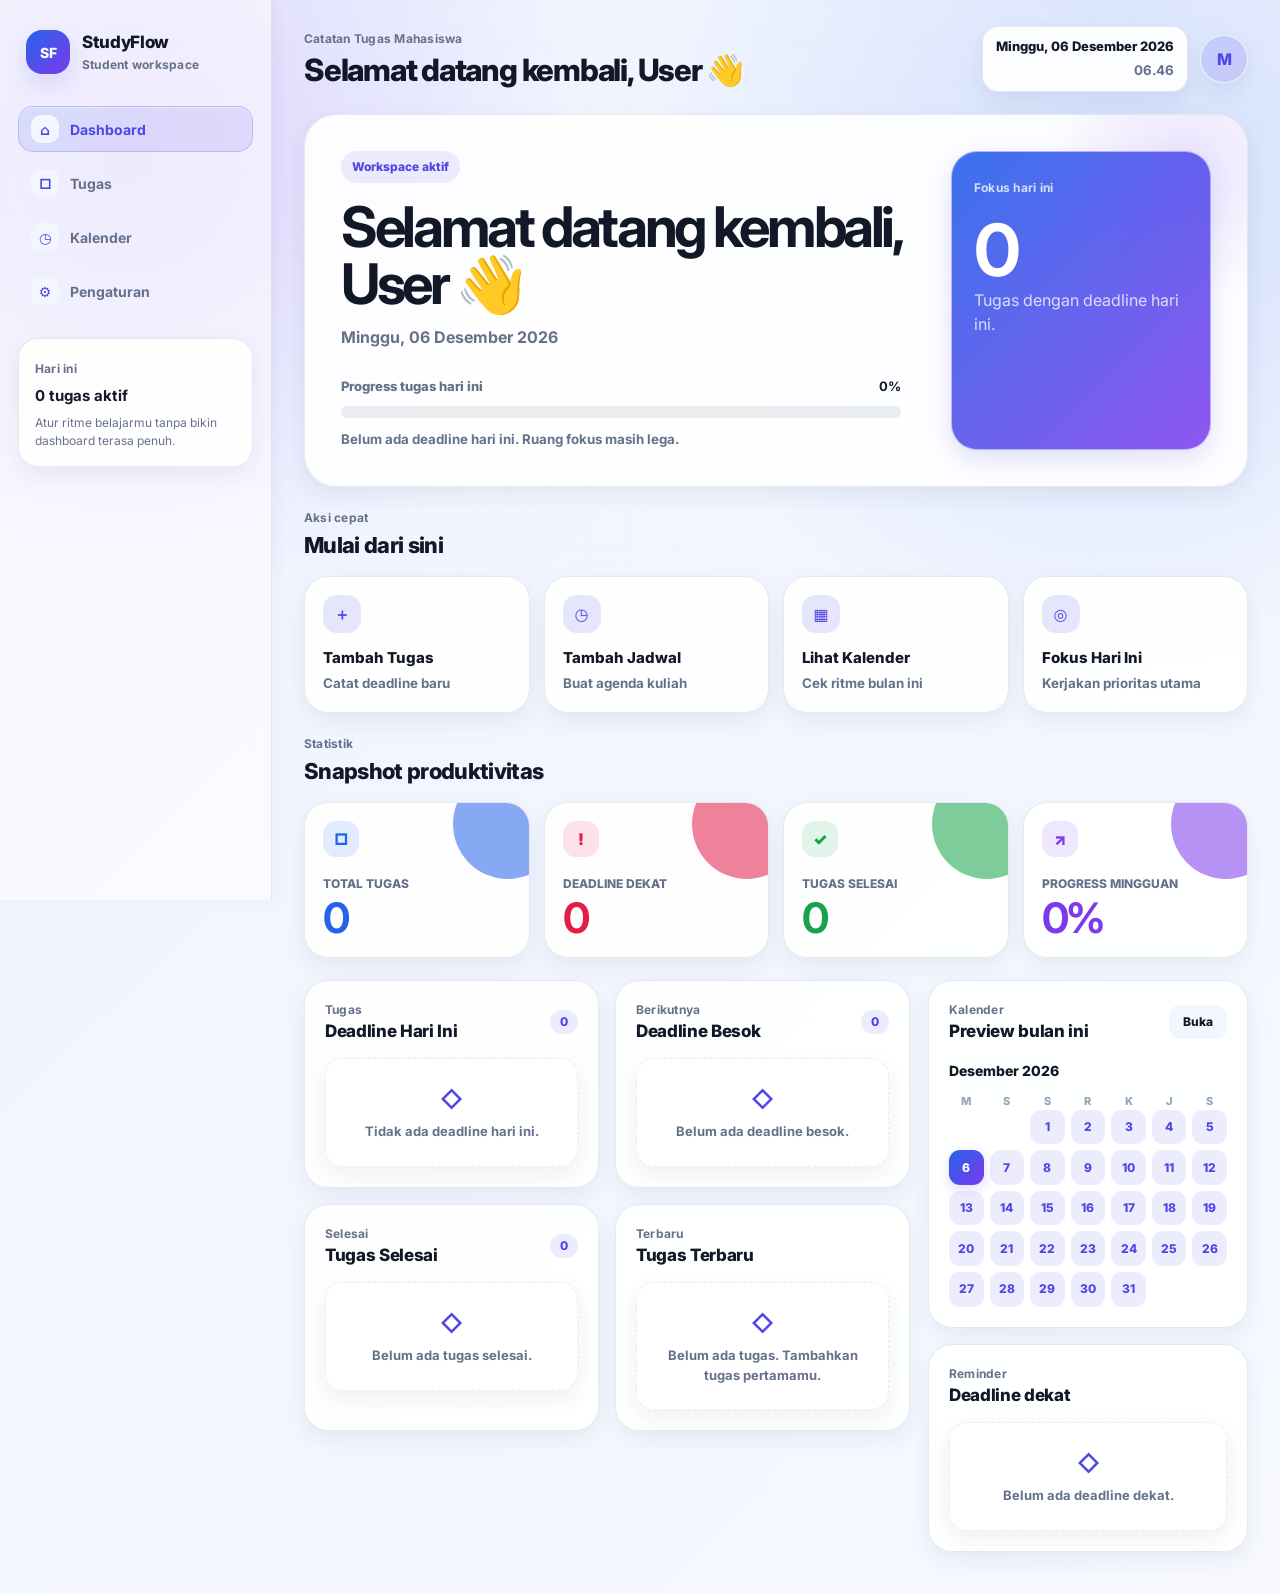
==== commit 498c74f3: "3 avatar" ====
--- a/Index.html
+++ b/Index.html
@@ -59,7 +59,8 @@
             <span id="teksTanggalRealtime">Rabu, 20 Mei 2026</span>
             <small id="teksJamRealtime">00.00</small>
           </div>
-          <div id="fotoProfilHeader" class="foto-profil-header" aria-label="Profil pengguna">
+          <!-- Avatar diklik → langsung ke halaman Pengaturan -->
+          <div id="fotoProfilHeader" class="foto-profil-header foto-profil-header--klikable" aria-label="Buka pengaturan profil" title="Pengaturan Profil" role="button" tabindex="0">
             <span id="inisialProfilHeader">R</span>
           </div>
         </div>
--- a/home.css
+++ b/home.css
@@ -549,9 +549,15 @@
   height: 36px;
   margin-bottom: 18px;
   border-radius: 13px;
-  background: color-mix(in srgb, currentColor 12%, transparent);
+  background: rgba(79, 70, 229, 0.12);
   font-weight: 900;
 }
+
+.warna-biru .ikon-statistik  { background: rgba(37, 99, 235, 0.12); }
+.warna-merah .ikon-statistik  { background: rgba(225, 29, 72, 0.12); }
+.warna-hijau .ikon-statistik  { background: rgba(22, 163, 74, 0.12); }
+.warna-ungu .ikon-statistik   { background: rgba(124, 58, 237, 0.12); }
+.warna-kuning .ikon-statistik { background: rgba(217, 119, 6, 0.12); }
 
 .kartu-statistik p {
   color: var(--text-soft);
@@ -1114,7 +1120,7 @@
   padding: 4px 6px;
   border-left: 3px solid var(--warna-jadwal);
   border-radius: 7px;
-  background: color-mix(in srgb, var(--warna-jadwal) 12%, transparent);
+  background: rgba(79, 70, 229, 0.12);
   color: var(--text);
   font-size: 11px;
   font-weight: 800;
@@ -1123,6 +1129,12 @@
   text-overflow: ellipsis;
   white-space: nowrap;
 }
+
+.kategori-kuliah.label-jadwal     { background: rgba(37, 99, 235, 0.12); }
+.kategori-organisasi.label-jadwal { background: rgba(22, 163, 74, 0.12); }
+.kategori-ujian.label-jadwal      { background: rgba(217, 119, 6, 0.12); }
+.kategori-pribadi.label-jadwal    { background: rgba(124, 58, 237, 0.12); }
+.kategori-deadline.label-jadwal   { background: rgba(225, 29, 72, 0.12); }
 
 .jumlah-jadwal-lain {
   color: var(--text-soft);
@@ -1731,7 +1743,7 @@
 .daftar-tugas,
 .isi-kalender,
 .dashboard-grid-utama {
-  contain: layout paint;
+  /* contain: layout paint removed — causes calendar/event clipping on iOS Safari */
 }
 
 .tombol-menu,
@@ -1773,10 +1785,11 @@
 .kotak-tanggal,
 .mini-calendar-grid span,
 .label-jadwal {
-  contain: layout paint;
+  /* contain: layout paint removed — prevents event label rendering on iOS Safari */
 }
 
 .lapisan-modal {
+  -webkit-backdrop-filter: blur(6px);
   backdrop-filter: blur(6px);
 }
 
@@ -1878,8 +1891,10 @@
   box-shadow: 0 2px 5px rgba(31, 41, 75, 0.06);
   cursor: pointer;
   line-height: 1;
+  -webkit-transform: translateZ(0);
   transform: translateZ(0);
   transition: background-color 0.16s ease, border-color 0.16s ease, box-shadow 0.16s ease, transform 0.16s ease;
+  -webkit-transition: background-color 0.16s ease, border-color 0.16s ease, box-shadow 0.16s ease, -webkit-transform 0.16s ease;
   vertical-align: middle;
 }
 
@@ -1894,11 +1909,13 @@
     url("data:image/svg+xml,%3Csvg width='14' height='14' viewBox='0 0 14 14' fill='none' xmlns='http://www.w3.org/2000/svg'%3E%3Cpath d='M3.15 7.15L5.75 9.75L10.95 4.25' stroke='white' stroke-width='2.1' stroke-linecap='round' stroke-linejoin='round'/%3E%3C/svg%3E"),
     linear-gradient(135deg, #2563eb, #7c3aed);
   box-shadow: 0 4px 10px rgba(79, 70, 229, 0.18);
-  transform: scale(1.04) translateZ(0);
+  -webkit-transform: scale(1.04);
+  transform: scale(1.04);
 }
 
 .checkbox-tugas:active {
-  transform: scale(0.94) translateZ(0);
+  -webkit-transform: scale(0.94);
+  transform: scale(0.94);
 }
 
 .checkbox-tugas:focus-visible {
@@ -2046,12 +2063,18 @@
 
 .checkbox-tugas:checked {
   background-size: 14px 14px, 100% 100%;
-  transform: scale(1.03) translateZ(0);
+  transform: scale(1.03);
+  -webkit-transform: scale(1.03);
 }
 
 .tugas-selesai {
   opacity: 1;
-  background: color-mix(in srgb, var(--surface-strong) 86%, rgba(22, 163, 74, 0.08));
+  background: var(--surface-strong);
+  background: rgba(240, 253, 244, 0.92);
+}
+
+body.mode-gelap .tugas-selesai {
+  background: rgba(20, 38, 26, 0.92);
 }
 
 .tugas-selesai .judul-tugas {
@@ -2178,3 +2201,168 @@
     background-size: 16px 16px, 100% 100%;
   }
 }
+
+/* ================================
+   iOS SAFARI CALENDAR COMPATIBILITY
+   Fix khusus WebKit mobile:
+   - contain dihapus di blok Performance Pass (tidak boleh di kalender)
+   - color-mix diganti rgba manual di atas
+   - nested translateZ dihapus untuk cegah stacking context salah
+   - grid, overflow, visibility dipastikan eksplisit
+================================ */
+@supports (-webkit-touch-callout: none) {
+  /* Cegah font auto-zoom saat tap input */
+  body {
+    -webkit-text-size-adjust: 100%;
+  }
+
+  /* Scroll wrapper: will-change untuk promote GPU layer,
+     TANPA translateZ agar tidak buat stacking context baru */
+  .kalender-scroll-wrapper {
+    overflow-x: auto;
+    overflow-y: visible;
+    -webkit-overflow-scrolling: touch;
+    will-change: scroll-position;
+  }
+
+  /* kartu-kalender: overflow hidden hanya di level ini,
+     jangan transform di sini agar child tidak ter-clip */
+  .kartu-kalender {
+    overflow: hidden;
+  }
+
+  /* Grid 7 kolom: eksplisit display grid + vendor prefix */
+  .nama-hari-kalender,
+  .isi-kalender {
+    display: -webkit-grid;
+    display: grid;
+    -webkit-grid-template-columns: repeat(7, minmax(0, 1fr));
+    grid-template-columns: repeat(7, minmax(0, 1fr));
+    height: auto;
+    min-height: 0;
+  }
+
+  /* Kotak tanggal: overflow visible agar label muncul */
+  .kotak-tanggal {
+    -webkit-appearance: none;
+    appearance: none;
+    display: block;
+    height: auto;
+    min-height: 104px;
+    overflow: visible;
+  }
+
+  /* Elemen jadwal: z-index dan posisi agar muncul di atas */
+  .kepala-tanggal,
+  .daftar-jadwal-di-tanggal,
+  .label-jadwal,
+  .titik-jadwal,
+  .jumlah-jadwal-lain {
+    position: relative;
+    z-index: 1;
+  }
+
+  .kepala-tanggal {
+    display: -webkit-flex;
+    display: flex;
+    min-height: 28px;
+  }
+
+  /* Grid auto-rows min-content agar tinggi baris sesuai konten */
+  .daftar-jadwal-di-tanggal {
+    display: -webkit-grid;
+    display: grid;
+    -webkit-grid-auto-rows: -webkit-min-content;
+    grid-auto-rows: min-content;
+    min-height: 0;
+    overflow: visible;
+  }
+
+  /* Label jadwal: pastikan visibility, opacity, height auto */
+  .label-jadwal {
+    display: block;
+    width: 100%;
+    min-width: 0;
+    height: auto;
+    min-height: 0;
+    opacity: 1;
+    visibility: visible;
+    background: rgba(79, 70, 229, 0.12);
+  }
+
+  /* Per-kategori rgba (diulang untuk spesifisitas lebih tinggi di iOS) */
+  .kategori-kuliah.label-jadwal     { background: rgba(37, 99, 235, 0.12); }
+  .kategori-organisasi.label-jadwal { background: rgba(22, 163, 74, 0.12); }
+  .kategori-ujian.label-jadwal      { background: rgba(217, 119, 6, 0.12); }
+  .kategori-pribadi.label-jadwal    { background: rgba(124, 58, 237, 0.12); }
+  .kategori-deadline.label-jadwal   { background: rgba(225, 29, 72, 0.12); }
+
+  /* Titik jadwal: block + visible */
+  .titik-jadwal {
+    display: block;
+    -webkit-flex: 0 0 7px;
+    flex: 0 0 7px;
+    opacity: 1;
+    visibility: visible;
+  }
+
+  /* Modal overlay: backdrop-filter aman karena isolated layer */
+  .lapisan-modal {
+    background: rgba(15, 23, 42, 0.42);
+    -webkit-backdrop-filter: blur(6px);
+    backdrop-filter: blur(6px);
+  }
+}
+
+@supports (-webkit-touch-callout: none) {
+  @media (max-width: 768px) {
+    .kotak-tanggal {
+      min-height: 82px;
+    }
+
+    .nama-hari-kalender,
+    .isi-kalender {
+      min-width: 560px;
+    }
+  }
+
+  @media (max-width: 480px) {
+    .nama-hari-kalender,
+    .isi-kalender {
+      min-width: 500px;
+    }
+  }
+}
+
+/* ================================================
+   AVATAR PROFIL HEADER — KLIKABLE
+   Tambahan: klik avatar → halaman Pengaturan
+   Tidak mengubah style .foto-profil-header yang ada.
+   ================================================ */
+
+.foto-profil-header--klikable {
+  cursor: pointer;
+  /* Smooth transition untuk transform dan shadow */
+  transition: transform 0.2s ease, box-shadow 0.2s ease, opacity 0.2s ease;
+  /* Outline untuk aksesibilitas keyboard */
+  outline: none;
+}
+
+/* Efek hover: sedikit membesar + shadow lebih dalam */
+.foto-profil-header--klikable:hover {
+  transform: scale(1.12);
+  box-shadow: 0 6px 20px rgba(37, 99, 235, 0.28);
+  opacity: 0.92;
+}
+
+/* Efek saat diklik: sedikit mengecil (pressed feel) */
+.foto-profil-header--klikable:active {
+  transform: scale(0.96);
+  box-shadow: 0 2px 8px rgba(37, 99, 235, 0.18);
+}
+
+/* Fokus keyboard (Tab key) — aksesibel */
+.foto-profil-header--klikable:focus-visible {
+  outline: 2px solid var(--primary);
+  outline-offset: 3px;
+}
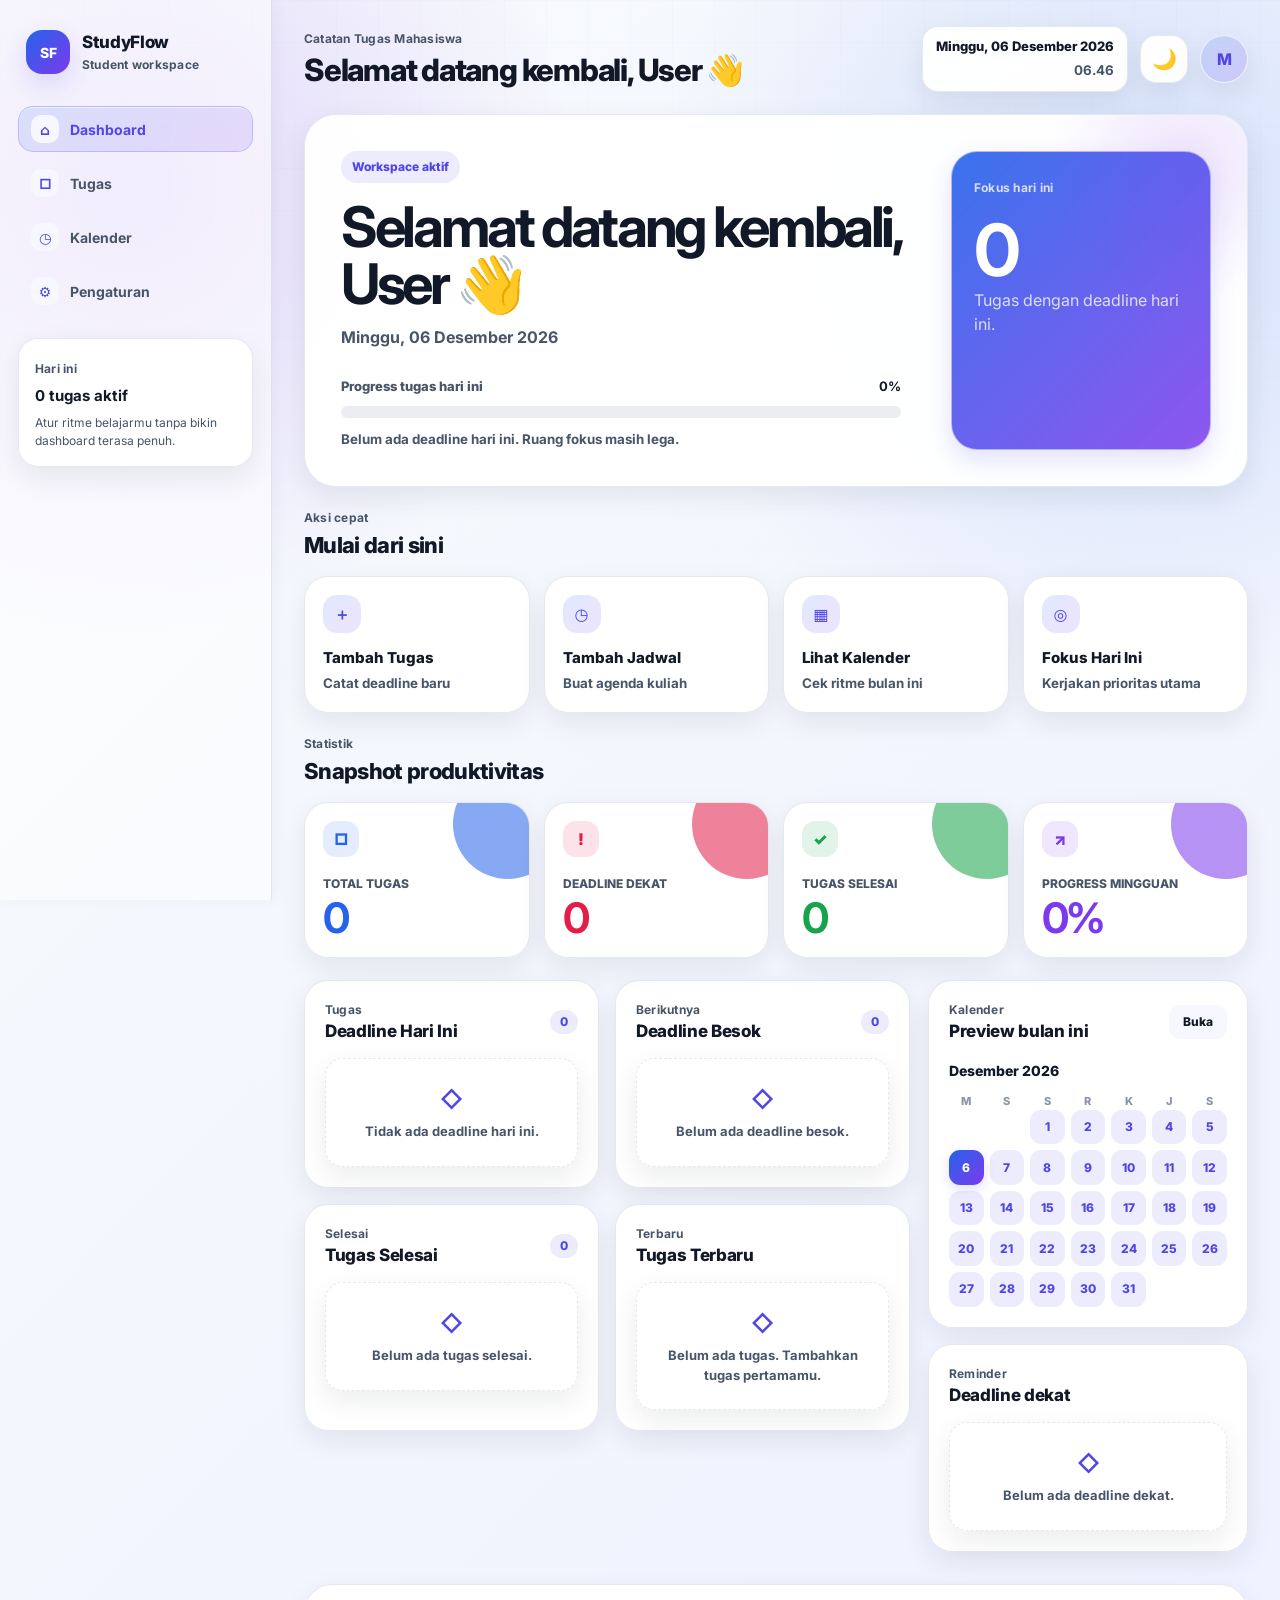
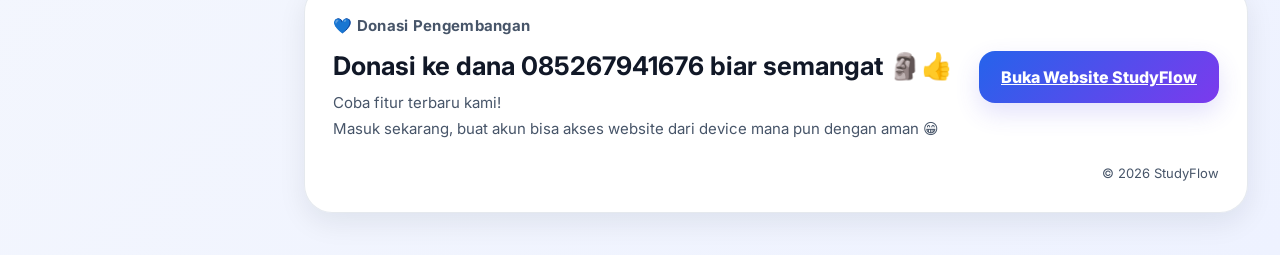
==== commit 8738b44e: "balik awal" ====
--- a/Index.html
+++ b/Index.html
@@ -59,6 +59,7 @@
             <span id="teksTanggalRealtime">Rabu, 20 Mei 2026</span>
             <small id="teksJamRealtime">00.00</small>
           </div>
+          <button id="tombolToggleTema" class="tombol-toggle-tema" type="button" aria-label="Aktifkan mode gelap" title="Ganti tema">🌙</button>
           <!-- Avatar diklik → langsung ke halaman Pengaturan -->
           <div id="fotoProfilHeader" class="foto-profil-header foto-profil-header--klikable" aria-label="Buka pengaturan profil" title="Pengaturan Profil" role="button" tabindex="0">
             <span id="inisialProfilHeader">R</span>
@@ -406,6 +407,23 @@
           </section>
         </div>
       </section>
+
+      <section class="section-donasi">
+        <div class="panel panel-donasi">
+          <div class="donasi-grid">
+            <div class="donasi-copy">
+              <p class="teks-kecil">💙 Donasi Pengembangan</p>
+              <h2>Donasi ke dana 085267941676 biar semangat 🗿👍</h2>
+              <p>Coba fitur terbaru kami!</P>
+              <P>Masuk sekarang, buat akun bisa akses website dari device mana pun dengan aman 😁</p>
+            </div>
+            <div class="donasi-actions">
+              <a href="https://studyflow.infinityfreeapp.com/" target="_blank" rel="noopener noreferrer" class="tombol-utama tombol-donasi">Buka Website StudyFlow</a>
+            </div>
+          </div>
+          <p class="donasi-footer">© 2026 StudyFlow</p>
+        </div>
+      </section>
     </main>
   </div>
 
--- a/home.css
+++ b/home.css
@@ -27,19 +27,81 @@
   --font: "Inter", "Segoe UI", system-ui, sans-serif;
 }
 
+body.light-mode {
+  --bg: #f8fafc;
+  --bg-soft: #eef2ff;
+  --surface: rgba(255, 255, 255, 0.96);
+  --surface-strong: #ffffff;
+  --surface-muted: #f7f8ff;
+  --text: #111827;
+  --text-soft: #475569;
+  --text-faint: #8b94a6;
+  --line: rgba(148, 163, 184, 0.24);
+  --line-strong: rgba(148, 163, 184, 0.34);
+  --shadow-card: 0 10px 28px rgba(15, 23, 42, 0.08);
+  --shadow-hover: 0 12px 28px rgba(15, 23, 42, 0.08);
+}
+
+body.dark-mode,
 body.mode-gelap {
-  --bg: #0b1020;
-  --bg-soft: #11182b;
-  --surface: #151d32;
-  --surface-strong: #18213a;
-  --surface-muted: #1e2945;
-  --text: #edf2ff;
+  --bg: #111827;
+  --bg-soft: #1f2937;
+  --surface: rgba(255, 255, 255, 0.06);
+  --surface-strong: #1f2937;
+  --surface-muted: rgba(255, 255, 255, 0.06);
+  --text: #f8fafc;
   --text-soft: #a9b4cc;
   --text-faint: #68748d;
-  --line: rgba(187, 199, 232, 0.14);
-  --line-strong: rgba(187, 199, 232, 0.22);
-  --shadow-card: 0 8px 20px rgba(0, 0, 0, 0.22);
-  --shadow-hover: 0 12px 28px rgba(0, 0, 0, 0.28);
+  --line: rgba(187, 199, 232, 0.12);
+  --line-strong: rgba(187, 199, 232, 0.2);
+  --shadow-card: 0 10px 32px rgba(0, 0, 0, 0.26);
+  --shadow-hover: 0 14px 32px rgba(0, 0, 0, 0.26);
+}
+
+body,
+button,
+input,
+select,
+textarea,
+.menu-samping,
+.konten-utama,
+.kepala-halaman,
+.header-actions,
+.tanggal-header,
+.foto-profil-header,
+.sidebar-insight,
+.panel,
+.kartu-aksi,
+.kartu-statistik,
+.form-tugas,
+.kartu-kalender,
+.daftar-tugas,
+.daftar-agenda {
+  transition: background-color 0.32s ease, color 0.32s ease, border-color 0.32s ease, box-shadow 0.32s ease;
+}
+
+.tombol-toggle-tema {
+  width: 48px;
+  height: 48px;
+  border-radius: 16px;
+  border: 1px solid var(--line);
+  background: var(--surface);
+  color: var(--text);
+  display: grid;
+  place-items: center;
+  font-size: 20px;
+  box-shadow: var(--shadow-card);
+  transition: transform 0.2s ease, background-color 0.2s ease, border-color 0.2s ease, color 0.2s ease, box-shadow 0.2s ease;
+}
+
+.tombol-toggle-tema:hover {
+  transform: translateY(-1px);
+  background: var(--surface-muted);
+  box-shadow: var(--shadow-hover);
+}
+
+.tombol-toggle-tema:active {
+  transform: translateY(0);
 }
 
 * {
@@ -2334,6 +2396,90 @@
   }
 }
 
+.section-donasi {
+  margin-top: 32px;
+}
+
+.panel-donasi {
+  padding: 28px;
+  border-radius: 28px;
+  background: var(--surface);
+  box-shadow: var(--shadow-card);
+  border: 1px solid var(--line);
+}
+
+body.dark-mode .panel-donasi,
+body.mode-gelap .panel-donasi {
+  background: rgba(255, 255, 255, 0.04);
+  border-color: rgba(255, 255, 255, 0.08);
+  box-shadow: 0 18px 42px rgba(0, 0, 0, 0.20);
+}
+
+.donasi-grid {
+  display: grid;
+  grid-template-columns: minmax(0, 1.25fr) auto;
+  gap: 24px;
+  align-items: center;
+}
+
+.donasi-copy h2 {
+  margin: 12px 0 8px;
+  font-size: clamp(20px, 2vw, 28px);
+  line-height: 1.2;
+}
+
+.donasi-copy p {
+  max-width: 680px;
+  color: var(--text-soft);
+  font-size: 15px;
+  line-height: 1.75;
+}
+
+.donasi-actions {
+  display: flex;
+  justify-content: flex-end;
+}
+
+.tombol-donasi {
+  min-width: 220px;
+  padding: 14px 22px;
+  border-radius: 16px;
+  text-align: center;
+}
+
+.donasi-footer {
+  margin-top: 22px;
+  color: var(--text-soft);
+  font-size: 13px;
+  text-align: right;
+}
+
+@media (max-width: 900px) {
+  .donasi-grid {
+    grid-template-columns: 1fr;
+    gap: 20px;
+  }
+
+  .donasi-actions {
+    justify-content: flex-start;
+  }
+}
+
+@media (max-width: 620px) {
+  .panel-donasi {
+    padding: 24px;
+  }
+
+  .donasi-footer {
+    text-align: left;
+  }
+
+  .tombol-donasi {
+    width: 100%;
+    justify-content: center;
+  }
+}
+
 /* ================================================
    AVATAR PROFIL HEADER — KLIKABLE
    Tambahan: klik avatar → halaman Pengaturan
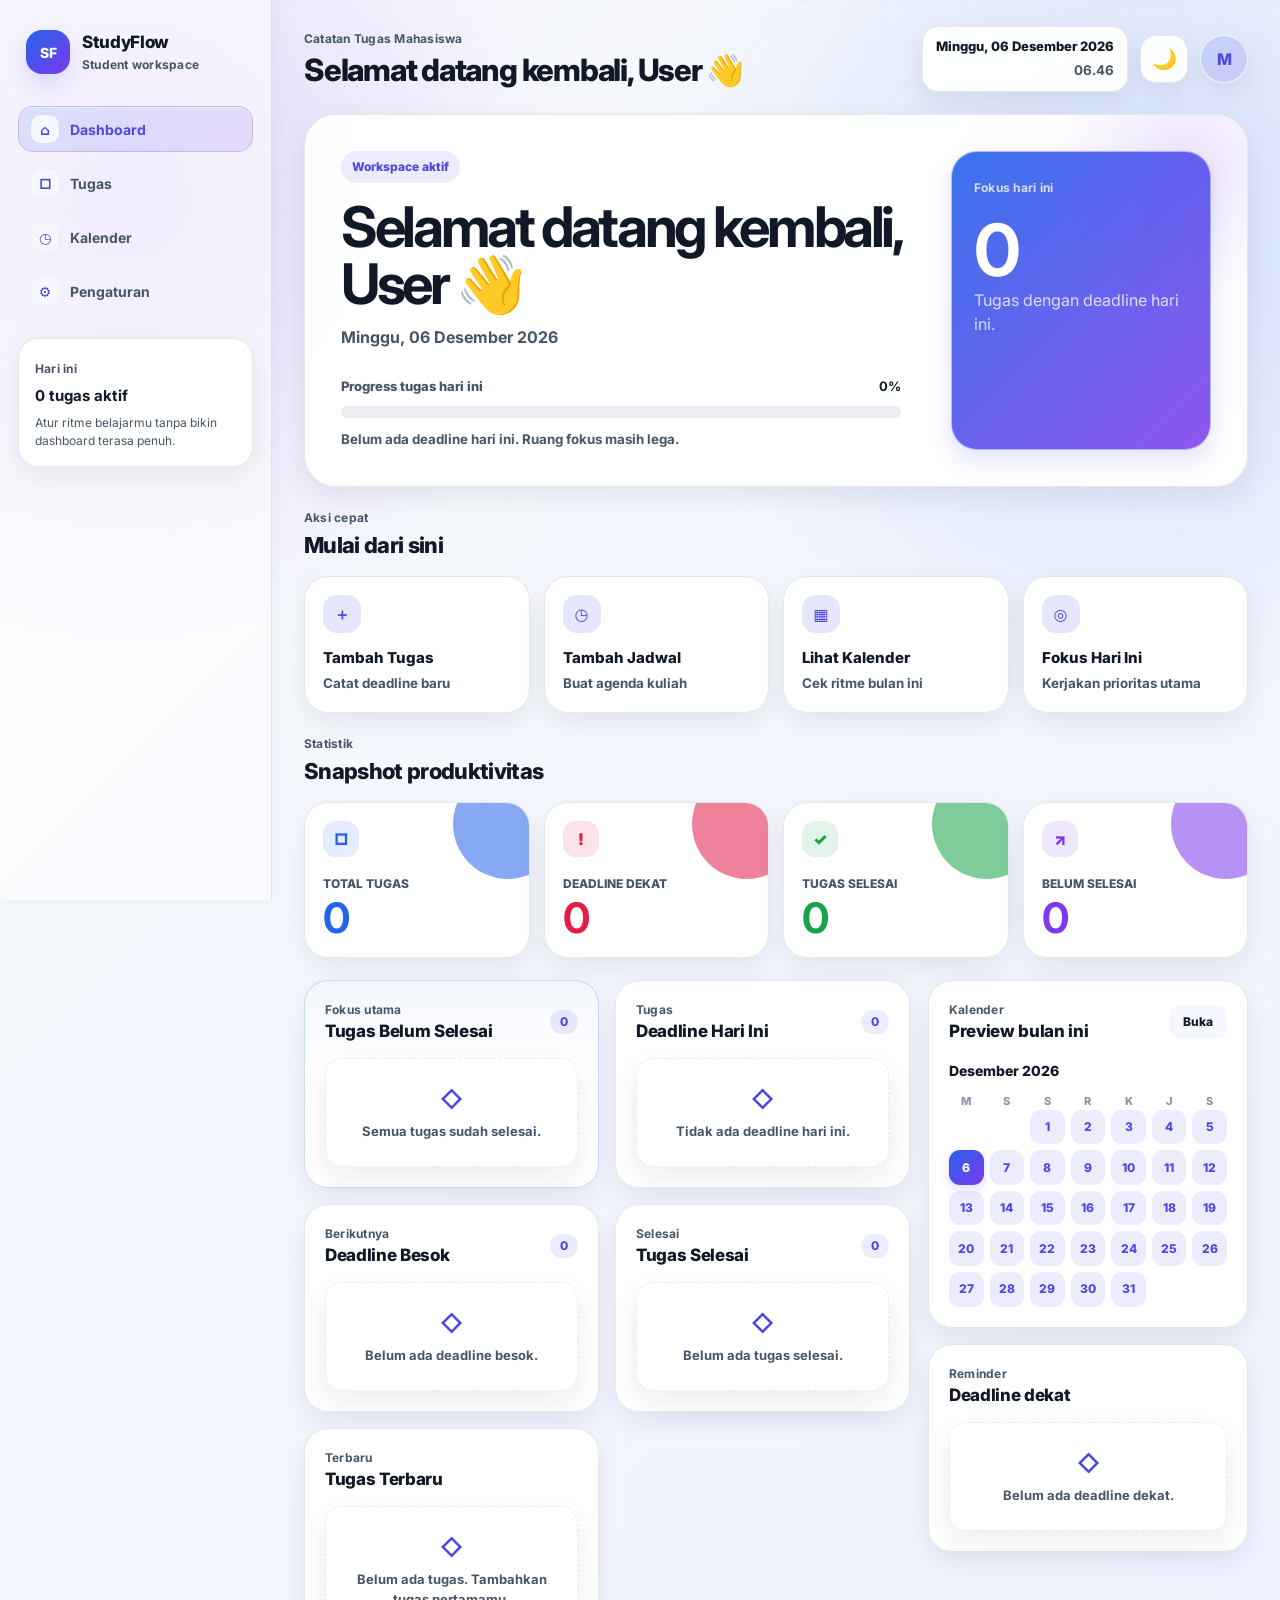
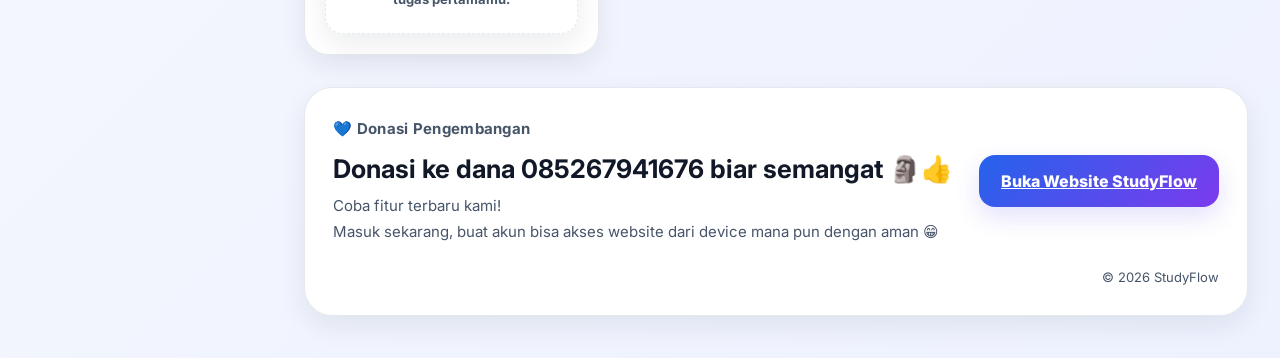
==== commit af5bc5cb: "tambah fitur dan bug" ====
--- a/Index.html
+++ b/Index.html
@@ -85,7 +85,7 @@
             </div>
           </div>
 
-          <div class="hero-panel">
+          <div id="panelFokusHariIni" class="hero-panel hero-panel-klikable" role="button" tabindex="0" aria-label="Buka daftar tugas hari ini">
             <span class="label-mini">Fokus hari ini</span>
             <strong id="angkaFokusHariIni">0</strong>
             <p>Tugas dengan deadline hari ini.</p>
@@ -148,7 +148,7 @@
             </article>
             <article class="kartu-statistik warna-ungu">
               <span class="ikon-statistik">↗</span>
-              <p>Progress mingguan</p>
+              <p>Belum selesai</p>
               <h3 id="angkaTugasBelumSelesai">0</h3>
             </article>
           </div>
@@ -156,6 +156,17 @@
 
         <section class="dashboard-grid-utama">
           <div class="kolom-dashboard">
+            <section class="panel panel-tugas-dashboard panel-tugas-belum-selesai">
+              <div class="kepala-panel">
+                <div>
+                  <p class="teks-kecil">Fokus utama</p>
+                  <h3>Tugas Belum Selesai</h3>
+                </div>
+                <span class="badge-panel" id="jumlahTugasBelumSelesaiDashboard">0</span>
+              </div>
+              <div id="daftarTugasBelumSelesaiDashboard" class="daftar-ringkas"></div>
+            </section>
+
             <section class="panel panel-tugas-dashboard">
               <div class="kepala-panel">
                 <div>
@@ -251,6 +262,10 @@
             <select id="pilihanMataKuliah">
               <option value="">Pilih mata kuliah</option>
             </select>
+            <div id="peringatanMataKuliahKosong" class="peringatan-mata-kuliah-kosong" hidden>
+              <p>Tambahkan mata kuliah terlebih dahulu di menu Pengaturan.</p>
+              <button id="tombolKePengaturanMataKuliah" class="tombol-kedua tombol-mini" type="button">Tambah Mata Kuliah</button>
+            </div>
             <small id="pesanErrorMataKuliah" class="pesan-error"></small>
           </div>
 
@@ -377,11 +392,9 @@
           </section>
 
           <section class="panel">
-            <h3>Notifikasi</h3>
-            <label class="baris-switch" for="toggleNotifikasiDeadline">
-              <span>Peringatan deadline dekat</span>
-              <input type="checkbox" id="toggleNotifikasiDeadline">
-            </label>
+            <h3>Cetak Tugas</h3>
+            <p class="teks-kecil-panel">Buat daftar tugas sederhana yang bisa disimpan sebagai PDF.</p>
+            <button id="tombolCetakTugasPdf" class="tombol-kedua" type="button">Cetak Tugas PDF</button>
           </section>
 
           <section class="panel panel-mata-kuliah" id="panelMataKuliah">
@@ -402,8 +415,8 @@
 
           <section class="panel panel-bahaya">
             <h3>Data</h3>
-            <p>Hapus semua tugas yang tersimpan di browser ini.</p>
-            <button id="tombolResetData" class="tombol-bahaya" type="button">Hapus Semua Tugas</button>
+            <p>Hapus semua tugas, agenda, mata kuliah, profil, dan preferensi yang tersimpan di browser ini.</p>
+            <button id="tombolResetData" class="tombol-bahaya" type="button">Hapus Semua Data</button>
           </section>
         </div>
       </section>
@@ -432,8 +445,8 @@
       <div class="ikon-modal" aria-hidden="true">!</div>
       <div class="isi-modal">
         <p class="teks-kecil">Konfirmasi</p>
-        <h2 id="judulModalKonfirmasi">Hapus semua tugas?</h2>
-        <p id="pesanModalKonfirmasi">Data tugas yang sudah dihapus tidak dapat dikembalikan.</p>
+        <h2 id="judulModalKonfirmasi">Hapus semua data?</h2>
+        <p id="pesanModalKonfirmasi">Data yang sudah dihapus tidak dapat dikembalikan.</p>
       </div>
       <div class="aksi-modal">
         <button id="tombolBatalKonfirmasi" class="tombol-modal tombol-modal-kedua" type="button">Batal</button>
@@ -494,11 +507,29 @@
           <p class="teks-kecil">Jadwal di Tanggal</p>
           <h2 id="judulModalDetail">15 Mei 2026</h2>
         </div>
-        <button id="tombolTutupDetailTanggal" class="tombol-tutup-modal" type="button">×</button>
+        <button id="tombolTutupDetailTanggal" class="tombol-tutup-modal" type="button">&times;</button>
       </div>
 
       <div id="daftarJadwalDetailTanggal" class="daftar-jadwal-detail"></div>
       <button id="tombolTambahJadwalDariDetail" class="tombol-tambah-di-modal" type="button">Tambah jadwal di tanggal ini</button>
+    </div>
+  </div>
+
+  <div id="modalFokusHariIni" class="lapisan-modal" aria-hidden="true">
+    <div class="modal-detail-jadwal" role="dialog" aria-modal="true" aria-labelledby="judulModalFokusHariIni">
+      <div class="kepala-modal-detail">
+        <div>
+          <p class="teks-kecil">Fokus Hari Ini</p>
+          <h2 id="judulModalFokusHariIni">Tugas hari ini</h2>
+        </div>
+        <button id="tombolTutupFokusHariIni" class="tombol-tutup-modal" type="button">&times;</button>
+      </div>
+
+      <div class="ringkasan-fokus-hari-ini">
+        <span id="jumlahModalFokusHariIni">0</span>
+        <p>tugas dengan deadline hari ini</p>
+      </div>
+      <div id="daftarModalFokusHariIni" class="daftar-ringkas"></div>
     </div>
   </div>
 
--- a/home.css
+++ b/home.css
@@ -494,6 +494,15 @@
   box-shadow: var(--shadow-glow);
 }
 
+.hero-panel-klikable {
+  cursor: pointer;
+}
+
+.hero-panel-klikable:focus-visible {
+  outline: 3px solid rgba(255, 255, 255, 0.85);
+  outline-offset: 3px;
+}
+
 .hero-panel .label-mini,
 .hero-panel p {
   color: rgba(255, 255, 255, 0.78);
@@ -674,6 +683,11 @@
 
 .panel p {
   color: var(--text-soft);
+}
+
+.panel-tugas-belum-selesai {
+  border-color: rgba(37, 99, 235, 0.22);
+  background: linear-gradient(180deg, rgba(37, 99, 235, 0.055), transparent 42%), var(--surface);
 }
 
 .badge-panel,
@@ -863,6 +877,27 @@
   opacity: 0;
 }
 
+.peringatan-mata-kuliah-kosong {
+  display: grid;
+  gap: 8px;
+}
+
+.peringatan-mata-kuliah-kosong[hidden] {
+  display: none;
+}
+
+.peringatan-mata-kuliah-kosong p {
+  margin: 0;
+  color: var(--text-soft);
+  font-size: 12px;
+  font-weight: 700;
+  line-height: 1.45;
+}
+
+.peringatan-mata-kuliah-kosong strong {
+  color: var(--text);
+}
+
 .tombol-utama,
 .tombol-bahaya,
 .tombol-kecil,
@@ -1232,7 +1267,14 @@
   place-items: center;
   border: 0;
   border-radius: 10px;
+  background: rgba(225, 29, 72, 0.11);
+  color: #be123c;
   font-weight: 900;
+  cursor: pointer;
+}
+
+.tombol-hapus-jadwal:hover {
+  background: rgba(225, 29, 72, 0.18);
 }
 
 .grid-pengaturan {
@@ -1302,6 +1344,13 @@
   overflow-wrap: anywhere;
 }
 
+.aksi-mata-kuliah {
+  display: flex;
+  flex: 0 0 auto;
+  gap: 8px;
+}
+
+.tombol-edit-mata-kuliah,
 .tombol-hapus-mata-kuliah {
   min-height: 32px;
   padding: 0 12px;
@@ -1309,6 +1358,11 @@
   border-radius: 10px;
   font-size: 12px;
   font-weight: 800;
+}
+
+.tombol-edit-mata-kuliah {
+  background: rgba(37, 99, 235, 0.1);
+  color: var(--primary);
 }
 
 .item-mata-kuliah.sedang-dihapus {
@@ -1379,6 +1433,33 @@
   width: min(500px, 100%);
   max-height: 85vh;
   overflow-y: auto;
+}
+
+.ringkasan-fokus-hari-ini {
+  display: flex;
+  align-items: center;
+  gap: 12px;
+  margin: 14px 0;
+  padding: 14px;
+  border-radius: 16px;
+  background: rgba(37, 99, 235, 0.08);
+}
+
+.ringkasan-fokus-hari-ini span {
+  display: grid;
+  width: 42px;
+  height: 42px;
+  place-items: center;
+  border-radius: 14px;
+  background: rgba(37, 99, 235, 0.14);
+  color: var(--primary);
+  font-size: 20px;
+  font-weight: 900;
+}
+
+.ringkasan-fokus-hari-ini p {
+  margin: 0;
+  font-weight: 800;
 }
 
 .lapisan-modal.tampil .modal-konfirmasi,
@@ -2003,6 +2084,35 @@
   gap: 12px;
 }
 
+.kelompok-tugas {
+  display: grid;
+  gap: 10px;
+}
+
+.judul-kelompok-tugas {
+  display: flex;
+  align-items: center;
+  justify-content: space-between;
+  margin-top: 4px;
+  padding: 0 4px;
+  color: var(--text-soft);
+  font-size: 12px;
+  font-weight: 900;
+  text-transform: uppercase;
+}
+
+.judul-kelompok-tugas strong {
+  display: inline-flex;
+  min-width: 24px;
+  min-height: 24px;
+  align-items: center;
+  justify-content: center;
+  border-radius: 999px;
+  background: rgba(79, 70, 229, 0.1);
+  color: var(--primary);
+  font-size: 12px;
+}
+
 .item-tugas {
   display: flex;
   align-items: center;
@@ -2096,6 +2206,24 @@
 .item-tugas .label-sukses {
   background: rgba(22, 163, 74, 0.11);
   color: #15803d;
+}
+
+.item-tugas .label-bahaya,
+.label-bahaya {
+  background: rgba(225, 29, 72, 0.12);
+  color: #be123c;
+}
+
+.item-tugas .label-hari-ini,
+.label-hari-ini {
+  background: rgba(37, 99, 235, 0.12);
+  color: #1d4ed8;
+}
+
+.item-tugas .label-besok,
+.label-besok {
+  background: rgba(124, 58, 237, 0.12);
+  color: #6d28d9;
 }
 
 .item-tugas .label-peringatan {
@@ -2154,6 +2282,24 @@
 body.mode-gelap .item-tugas .label-sukses {
   background: rgba(34, 197, 94, 0.14);
   color: #86efac;
+}
+
+body.mode-gelap .item-tugas .label-bahaya,
+body.mode-gelap .label-bahaya {
+  background: rgba(244, 63, 94, 0.16);
+  color: #fda4af;
+}
+
+body.mode-gelap .item-tugas .label-hari-ini,
+body.mode-gelap .label-hari-ini {
+  background: rgba(59, 130, 246, 0.17);
+  color: #93c5fd;
+}
+
+body.mode-gelap .item-tugas .label-besok,
+body.mode-gelap .label-besok {
+  background: rgba(167, 139, 250, 0.17);
+  color: #c4b5fd;
 }
 
 body.mode-gelap .item-tugas .label-peringatan {
